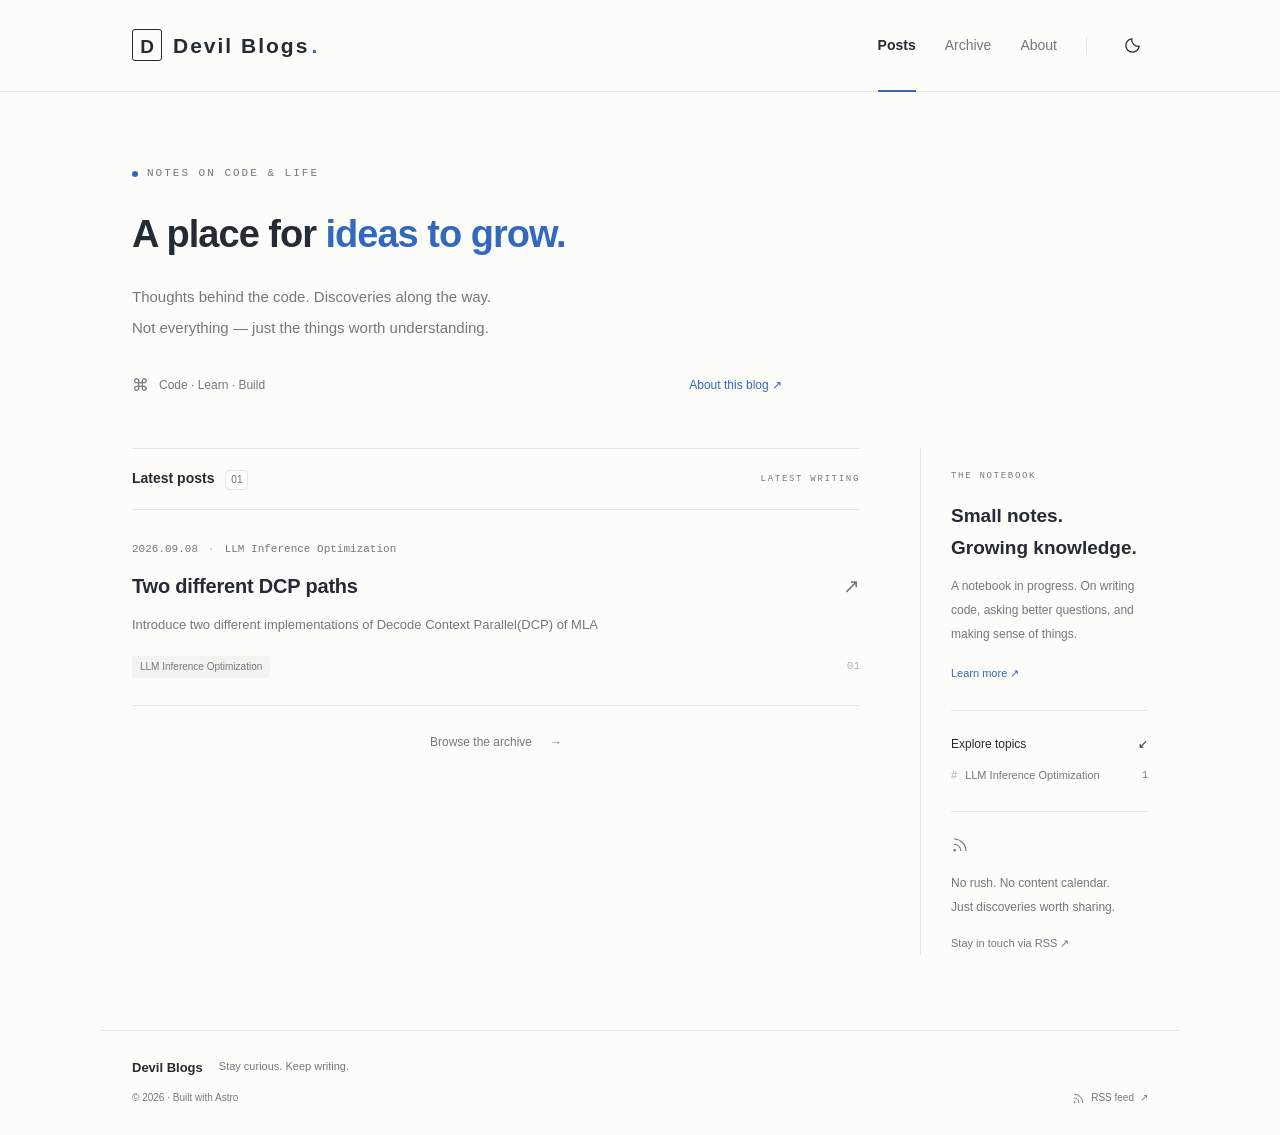
==== index.html @ 42579121 "Publish site from 4c45cf759b7f4bac3d3569a98487e359ef82502c" ====
<!DOCTYPE html><html lang="en-US"><head><meta charset="UTF-8"><meta name="viewport" content="width=device-width, initial-scale=1"><meta name="description" content="Personal technical blogs by Devil"><meta name="generator" content="Astro v7.3.1"><meta name="color-scheme" content="light dark"><link rel="icon" type="image/svg+xml" href="/favicon.svg"><link rel="canonical" href="https://whx-sjtu.github.io/"><link rel="alternate" type="application/rss+xml" title="Devil Blogs" href="/rss.xml"><meta property="og:title" content="Devil Blogs · Code &amp; Ideas"><meta property="og:description" content="Personal technical blogs by Devil"><meta property="og:type" content="website"><meta property="og:url" content="https://whx-sjtu.github.io/"><meta property="og:locale" content="en_US"><title>Devil Blogs · Code &amp; Ideas</title><script>
      try {
        const saved = localStorage.getItem('theme');
        document.documentElement.dataset.theme = saved === 'light' || saved === 'dark'
          ? saved : matchMedia('(prefers-color-scheme: dark)').matches ? 'dark' : 'light';
      } catch {
        document.documentElement.dataset.theme = matchMedia('(prefers-color-scheme: dark)').matches ? 'dark' : 'light';
      }
    </script><link rel="stylesheet" href="/_astro/BaseLayout.D4Entx1-.css"></head><body><a class="skip-link" href="#main">Skip to content</a><header class="site-header"><div class="header-inner"><a class="brand" href="/" aria-label="Devil Blogs home"><span class="brand-icon" aria-hidden="true">D</span>Devil Blogs<span class="brand-dot">.</span></a><nav aria-label="Main navigation"><a href="/" aria-current="page">Posts</a><a href="/archive/">Archive</a><a href="/about/">About</a><span class="nav-divider" aria-hidden="true"></span><button id="theme-toggle" class="icon-button" aria-label="Toggle color theme" title="Toggle color theme"><svg class="moon-icon" width="19" height="19" viewBox="0 0 24 24" fill="none" stroke="currentColor" stroke-width="1.6" aria-hidden="true"><path d="M20.5 13A8.5 8.5 0 0 1 11 3.5 8.5 8.5 0 1 0 20.5 13Z"></path></svg><svg class="sun-icon" width="19" height="19" viewBox="0 0 24 24" fill="none" stroke="currentColor" stroke-width="1.6" aria-hidden="true"><circle cx="12" cy="12" r="4"></circle><path d="M12 2v2m0 16v2M2 12h2m16 0h2M5 5l1.5 1.5m11 11L19 19M5 19l1.5-1.5m11-11L19 5"></path></svg></button></nav></div></header><main id="main" tabindex="-1"><section class="intro container"><div class="eyebrow"><span class="status-dot"></span> NOTES ON CODE & LIFE</div><h1>A place for <span>ideas to grow.</span></h1><p>Thoughts behind the code. Discoveries along the way.<br>Not everything — just the things worth understanding.</p><div class="intro-bottom"><span class="intro-note"><span aria-hidden="true">⌘</span> Code · Learn · Build</span><a href="/about/">About this blog <span aria-hidden="true">↗</span></a></div></section><div class="container feed-layout"><section aria-label="Latest posts" class="feed"><div class="section-heading"><h2>Latest posts <span>01</span></h2><span class="small-mono">LATEST WRITING</span></div><article class="post-card"><div class="post-meta"><time datetime="2026-09-08T00:00:00.000Z">2026.09.08</time><span class="meta-dot">·</span><span>LLM Inference Optimization</span></div><h2><a href="/blog/dcp/">Two different DCP paths<span class="post-arrow" aria-hidden="true">↗</span></a></h2><p>Introduce two different implementations of Decode Context Parallel(DCP) of MLA</p><div class="post-bottom"><div class="tag-list"><a class="tag" href="/tags/~4c-4c-4d-20-49-6e-66-65-72-65-6e-63-65-20-4f-70-74-69-6d-69-7a-61-74-69-6f-6e/">LLM Inference Optimization</a></div><span class="post-number" aria-hidden="true">01</span></div></article><a class="archive-link" href="/archive/">Browse the archive <span aria-hidden="true">→</span></a></section><aside class="sidebar"><section class="sidebar-about"><div class="small-mono">THE NOTEBOOK</div><h2>Small notes.<br>Growing knowledge.</h2><p>A notebook in progress. On writing code, asking better questions, and making sense of things.</p><a href="/about/">Learn more <span aria-hidden="true">↗</span></a></section><section class="sidebar-topics"><h2>Explore topics <span aria-hidden="true">↙</span></h2><div class="topic-list"><a href="/tags/~4c-4c-4d-20-49-6e-66-65-72-65-6e-63-65-20-4f-70-74-69-6d-69-7a-61-74-69-6f-6e/"><span><span class="topic-hash">#</span>LLM Inference Optimization</span><span>1</span></a></div></section><div class="sidebar-subscribe"><svg width="18" height="18" viewBox="0 0 24 24" fill="none" stroke="currentColor" stroke-width="1.5" aria-hidden="true"><path d="M4 11a9 9 0 0 1 9 9M4 4a16 16 0 0 1 16 16"></path><circle cx="5" cy="19" r="1"></circle></svg><p>No rush. No content calendar.<br>Just discoveries worth sharing.</p><a href="/rss.xml">Stay in touch via RSS ↗</a></div></aside></div></main><dialog id="image-viewer" class="image-viewer" aria-label="Image viewer" aria-describedby="image-viewer-caption" data-astro-cid-xjzw3fs2><div class="image-viewer-toolbar" data-astro-cid-xjzw3fs2><span class="image-viewer-title" data-astro-cid-xjzw3fs2>Image viewer</span><button type="button" data-zoom disabled data-astro-cid-xjzw3fs2>Actual size</button><a data-original target="_blank" rel="noopener noreferrer" data-astro-cid-xjzw3fs2>Open original</a><button type="button" data-close aria-label="Close image viewer" autofocus data-astro-cid-xjzw3fs2>Close ×</button></div><div class="image-viewer-stage" data-astro-cid-xjzw3fs2><img class="image-viewer-image" alt="" data-astro-cid-xjzw3fs2><p class="image-viewer-error" role="status" hidden data-astro-cid-xjzw3fs2>Image could not be loaded. Try opening the original.</p></div><p id="image-viewer-caption" class="image-viewer-caption" data-astro-cid-xjzw3fs2></p></dialog><script type="module">var e=document.querySelector(`#image-viewer`);if(e){let t=e.querySelector(`.image-viewer-image`),n=e.querySelector(`.image-viewer-stage`),r=e.querySelector(`.image-viewer-caption`),i=e.querySelector(`[data-zoom]`),a=e.querySelector(`[data-original]`),o=e.querySelector(`.image-viewer-error`),s=null,c=!1;function l(r){c=r,e.classList.toggle(`is-zoomed`,r),t.style.width=r?`${t.naturalWidth}px`:``,i.textContent=r?`Fit to screen`:`Actual size`,i.setAttribute(`aria-pressed`,String(r)),n.scrollTo(0,0)}t.addEventListener(`load`,()=>{i.disabled=!1}),t.addEventListener(`error`,()=>{t.hidden=!0,o.hidden=!1,i.disabled=!0}),t.addEventListener(`click`,()=>{i.disabled||l(!c)}),i.addEventListener(`click`,()=>l(!c)),e.querySelector(`[data-close]`).addEventListener(`click`,()=>e.close()),e.addEventListener(`click`,t=>{(t.target===e||t.target===n)&&e.close()}),e.addEventListener(`close`,()=>{document.body.classList.remove(`image-viewer-open`),l(!1),t.removeAttribute(`src`),s?.focus({preventScroll:!0})}),document.querySelectorAll(`.prose img`).forEach(n=>{if(n.closest(`a, button`))return;let c=document.createElement(`button`);c.type=`button`,c.className=`image-zoom-trigger`,c.setAttribute(`aria-label`,`Enlarge image: ${n.alt||`Article image`}`),c.setAttribute(`aria-haspopup`,`dialog`),c.title=`Click to enlarge`;let u=n.closest(`picture`)??n;u.before(c),c.append(u),c.addEventListener(`click`,()=>{s=c,l(!1),t.hidden=!1,o.hidden=!0,i.disabled=!0,t.alt=n.alt,r.textContent=n.alt,a.href=n.currentSrc||n.src,t.src=a.href,e.showModal(),document.body.classList.add(`image-viewer-open`)})})}</script><footer class="site-footer"><div><span class="footer-name">Devil Blogs</span><span class="footer-note">Stay curious. Keep writing.</span></div><div class="footer-bottom"><span>© 2026 · Built with <a href="https://astro.build/">Astro</a></span><a class="rss-link" href="/rss.xml"><svg width="13" height="13" viewBox="0 0 24 24" fill="none" stroke="currentColor" stroke-width="1.8" aria-hidden="true"><circle cx="5" cy="19" r="1"></circle><path d="M4 11a9 9 0 0 1 9 9M4 4a16 16 0 0 1 16 16"></path></svg> RSS feed <span aria-hidden="true">↗</span></a></div></footer><script type="module">document.querySelector(`#theme-toggle`)?.addEventListener(`click`,()=>{let e=document.documentElement.dataset.theme===`dark`?`light`:`dark`;document.documentElement.dataset.theme=e;try{localStorage.setItem(`theme`,e)}catch{}}),matchMedia(`(prefers-color-scheme: dark)`).addEventListener(`change`,e=>{try{localStorage.getItem(`theme`)||(document.documentElement.dataset.theme=e.matches?`dark`:`light`)}catch{}});</script></body></html>
---- _astro/BaseLayout.D4Entx1-.css ----
@font-face{font-display:block;font-family:KaTeX_AMS;font-style:normal;font-weight:400;src:url(/_astro/KaTeX_AMS-Regular.BQhdFMY1.woff2)format("woff2"),url(/_astro/KaTeX_AMS-Regular.DMm9YOAa.woff)format("woff"),url(/_astro/KaTeX_AMS-Regular.DRggAlZN.ttf)format("truetype")}@font-face{font-display:block;font-family:KaTeX_Caligraphic;font-style:normal;font-weight:700;src:url(/_astro/KaTeX_Caligraphic-Bold.Dq_IR9rO.woff2)format("woff2"),url(/_astro/KaTeX_Caligraphic-Bold.BEiXGLvX.woff)format("woff"),url(/_astro/KaTeX_Caligraphic-Bold.ATXxdsX0.ttf)format("truetype")}@font-face{font-display:block;font-family:KaTeX_Caligraphic;font-style:normal;font-weight:400;src:url(/_astro/KaTeX_Caligraphic-Regular.Di6jR-x-.woff2)format("woff2"),url(/_astro/KaTeX_Caligraphic-Regular.CTRA-rTL.woff)format("woff"),url(/_astro/KaTeX_Caligraphic-Regular.wX97UBjC.ttf)format("truetype")}@font-face{font-display:block;font-family:KaTeX_Fraktur;font-style:normal;font-weight:700;src:url(/_astro/KaTeX_Fraktur-Bold.CL6g_b3V.woff2)format("woff2"),url(/_astro/KaTeX_Fraktur-Bold.BsDP51OF.woff)format("woff"),url(/_astro/KaTeX_Fraktur-Bold.BdnERNNW.ttf)format("truetype")}@font-face{font-display:block;font-family:KaTeX_Fraktur;font-style:normal;font-weight:400;src:url(/_astro/KaTeX_Fraktur-Regular.CTYiF6lA.woff2)format("woff2"),url(/_astro/KaTeX_Fraktur-Regular.Dxdc4cR9.woff)format("woff"),url(/_astro/KaTeX_Fraktur-Regular.CB_wures.ttf)format("truetype")}@font-face{font-display:block;font-family:KaTeX_Main;font-style:normal;font-weight:700;src:url(/_astro/KaTeX_Main-Bold.Cx986IdX.woff2)format("woff2"),url(/_astro/KaTeX_Main-Bold.Jm3AIy58.woff)format("woff"),url(/_astro/KaTeX_Main-Bold.waoOVXN0.ttf)format("truetype")}@font-face{font-display:block;font-family:KaTeX_Main;font-style:italic;font-weight:700;src:url(/_astro/KaTeX_Main-BoldItalic.DxDJ3AOS.woff2)format("woff2"),url(/_astro/KaTeX_Main-BoldItalic.SpSLRI95.woff)format("woff"),url(/_astro/KaTeX_Main-BoldItalic.DzxPMmG6.ttf)format("truetype")}@font-face{font-display:block;font-family:KaTeX_Main;font-style:italic;font-weight:400;src:url(/_astro/KaTeX_Main-Italic.NWA7e6Wa.woff2)format("woff2"),url(/_astro/KaTeX_Main-Italic.BMLOBm91.woff)format("woff"),url(/_astro/KaTeX_Main-Italic.3WenGoN9.ttf)format("truetype")}@font-face{font-display:block;font-family:KaTeX_Main;font-style:normal;font-weight:400;src:url(/_astro/KaTeX_Main-Regular.B22Nviop.woff2)format("woff2"),url(/_astro/KaTeX_Main-Regular.Dr94JaBh.woff)format("woff"),url(/_astro/KaTeX_Main-Regular.ypZvNtVU.ttf)format("truetype")}@font-face{font-display:block;font-family:KaTeX_Math;font-style:italic;font-weight:700;src:url(/_astro/KaTeX_Math-BoldItalic.CZnvNsCZ.woff2)format("woff2"),url(/_astro/KaTeX_Math-BoldItalic.iY-2wyZ7.woff)format("woff"),url(/_astro/KaTeX_Math-BoldItalic.B3XSjfu4.ttf)format("truetype")}@font-face{font-display:block;font-family:KaTeX_Math;font-style:italic;font-weight:400;src:url(/_astro/KaTeX_Math-Italic.t53AETM-.woff2)format("woff2"),url(/_astro/KaTeX_Math-Italic.DA0__PXp.woff)format("woff"),url(/_astro/KaTeX_Math-Italic.flOr_0UB.ttf)format("truetype")}@font-face{font-display:block;font-family:KaTeX_SansSerif;font-style:normal;font-weight:700;src:url(/_astro/KaTeX_SansSerif-Bold.D1sUS0GD.woff2)format("woff2"),url(/_astro/KaTeX_SansSerif-Bold.DbIhKOiC.woff)format("woff"),url(/_astro/KaTeX_SansSerif-Bold.CFMepnvq.ttf)format("truetype")}@font-face{font-display:block;font-family:KaTeX_SansSerif;font-style:italic;font-weight:400;src:url(/_astro/KaTeX_SansSerif-Italic.C3H0VqGB.woff2)format("woff2"),url(/_astro/KaTeX_SansSerif-Italic.DN2j7dab.woff)format("woff"),url(/_astro/KaTeX_SansSerif-Italic.YYjJ1zSn.ttf)format("truetype")}@font-face{font-display:block;font-family:KaTeX_SansSerif;font-style:normal;font-weight:400;src:url(/_astro/KaTeX_SansSerif-Regular.DDBCnlJ7.woff2)format("woff2"),url(/_astro/KaTeX_SansSerif-Regular.CS6fqUqJ.woff)format("woff"),url(/_astro/KaTeX_SansSerif-Regular.BNo7hRIc.ttf)format("truetype")}@font-face{font-display:block;font-family:KaTeX_Script;font-style:normal;font-weight:400;src:url(/_astro/KaTeX_Script-Regular.D3wIWfF6.woff2)format("woff2"),url(/_astro/KaTeX_Script-Regular.D5yQViql.woff)format("woff"),url(/_astro/KaTeX_Script-Regular.C5JkGWo-.ttf)format("truetype")}@font-face{font-display:block;font-family:KaTeX_Size1;font-style:normal;font-weight:400;src:url(/_astro/KaTeX_Size1-Regular.mCD8mA8B.woff2)format("woff2"),url(/_astro/KaTeX_Size1-Regular.C195tn64.woff)format("woff"),url(/_astro/KaTeX_Size1-Regular.Dbsnue_I.ttf)format("truetype")}@font-face{font-display:block;font-family:KaTeX_Size2;font-style:normal;font-weight:400;src:url(/_astro/KaTeX_Size2-Regular.Dy4dx90m.woff2)format("woff2"),url(/_astro/KaTeX_Size2-Regular.oD1tc_U0.woff)format("woff"),url(/_astro/KaTeX_Size2-Regular.B7gKUWhC.ttf)format("truetype")}@font-face{font-display:block;font-family:KaTeX_Size3;font-style:normal;font-weight:400;src:url([data-uri])format("woff2"),url(/_astro/KaTeX_Size3-Regular.CTq5MqoE.woff)format("woff"),url(/_astro/KaTeX_Size3-Regular.DgpXs0kz.ttf)format("truetype")}@font-face{font-display:block;font-family:KaTeX_Size4;font-style:normal;font-weight:400;src:url(/_astro/KaTeX_Size4-Regular.Dl5lxZxV.woff2)format("woff2"),url(/_astro/KaTeX_Size4-Regular.BF-4gkZK.woff)format("woff"),url(/_astro/KaTeX_Size4-Regular.DWFBv043.ttf)format("truetype")}@font-face{font-display:block;font-family:KaTeX_Typewriter;font-style:normal;font-weight:400;src:url(/_astro/KaTeX_Typewriter-Regular.CO6r4hn1.woff2)format("woff2"),url(/_astro/KaTeX_Typewriter-Regular.C0xS9mPB.woff)format("woff"),url(/_astro/KaTeX_Typewriter-Regular.D3Ib7_Hf.ttf)format("truetype")}.katex{text-indent:0;text-rendering:auto;font:1.21em/1.2 KaTeX_Main,Times New Roman,serif;position:relative}.katex *{border-color:currentColor;-ms-high-contrast-adjust:none!important}.katex .katex-version:after{content:"0.18.7"}.katex .katex-mathml{-webkit-clip-path:inset(50%);clip-path:inset(50%);border:0;width:1px;height:1px;padding:0;position:absolute;overflow:hidden}.katex .katex-html>.katex-newline{display:block}.katex .katex-base{white-space:nowrap;width:min-content;position:relative}.katex .katex-base,.katex .katex-strut{display:inline-block}.katex .textbf{font-weight:700}.katex .textit{font-style:italic}.katex .textrm{font-family:KaTeX_Main}.katex .textsf{font-family:KaTeX_SansSerif}.katex .texttt{font-family:KaTeX_Typewriter}.katex .mathnormal{font-family:KaTeX_Math;font-style:italic}.katex .mathit{font-family:KaTeX_Main;font-style:italic}.katex .mathrm{font-style:normal}.katex .mathbf{font-family:KaTeX_Main;font-weight:700}.katex .boldsymbol{font-family:KaTeX_Math;font-style:italic;font-weight:700}.katex .amsrm,.katex .mathbb,.katex .textbb{font-family:KaTeX_AMS}.katex .mathcal{font-family:KaTeX_Caligraphic}.katex .mathfrak,.katex .textfrak{font-family:KaTeX_Fraktur}.katex .mathboldfrak,.katex .textboldfrak{font-family:KaTeX_Fraktur;font-weight:700}.katex .mathtt{font-family:KaTeX_Typewriter}.katex .mathscr,.katex .textscr{font-family:KaTeX_Script}.katex .mathsf,.katex .textsf{font-family:KaTeX_SansSerif}.katex .mathboldsf,.katex .textboldsf{font-family:KaTeX_SansSerif;font-weight:700}.katex .mathitsf,.katex .mathsfit,.katex .textitsf{font-family:KaTeX_SansSerif;font-style:italic}.katex .mainrm{font-family:KaTeX_Main;font-style:normal}.katex .vlist-t{border-collapse:collapse;table-layout:fixed;display:inline-table}.katex .vlist-r{display:table-row}.katex .vlist{vertical-align:bottom;display:table-cell;position:relative}.katex .vlist>span{height:0;display:block;position:relative}.katex .vlist>span>span{display:inline-block}.katex .vlist>span>.pstrut{width:0;overflow:hidden}.katex .vlist-t2{margin-right:-2px}.katex .vlist-s{vertical-align:bottom;width:2px;min-width:2px;font-size:1px;display:table-cell}.katex .katex-vbox{flex-direction:column;align-items:baseline;display:inline-flex}.katex .katex-thinbox{flex-direction:row;width:0;max-width:0;display:inline-flex}.katex .msupsub{text-align:left}.katex .mfrac>span>span{text-align:center}.katex .mfrac .frac-line{border-bottom-style:solid;width:100%;display:inline-block}.katex .katex-hdashline,.katex .katex-hline,.katex .katex-overline .overline-line,.katex .katex-rule,.katex .katex-underline .underline-line,.katex .mfrac .frac-line{min-height:1px}.katex .mspace{display:inline-block}.katex .katex-smash{line-height:0;display:inline}.katex .clap,.katex .llap,.katex .rlap{width:0;position:relative}.katex .clap>.katex-inner,.katex .llap>.katex-inner,.katex .rlap>.katex-inner{position:absolute}.katex .clap>.katex-fix,.katex .llap>.katex-fix,.katex .rlap>.katex-fix{display:inline-block}.katex .llap>.katex-inner{right:0}.katex .clap>.katex-inner,.katex .rlap>.katex-inner{left:0}.katex .clap>.katex-inner>span{margin-left:-50%;margin-right:50%}.katex .katex-rule{border:0 solid;display:inline-block;position:relative}.katex .katex-hline,.katex .katex-overline .overline-line,.katex .katex-underline .underline-line{border-bottom-style:solid;width:100%;display:inline-block}.katex .katex-hdashline{border-bottom-style:dashed;width:100%;display:inline-block}.katex .sqrt>.katex-root{margin-left:.277778em;margin-right:-.555556em}.katex .fontsize-ensurer.reset-size1.size1,.katex .katex-sizing.reset-size1.size1{font-size:1em}.katex .fontsize-ensurer.reset-size1.size2,.katex .katex-sizing.reset-size1.size2{font-size:1.2em}.katex .fontsize-ensurer.reset-size1.size3,.katex .katex-sizing.reset-size1.size3{font-size:1.4em}.katex .fontsize-ensurer.reset-size1.size4,.katex .katex-sizing.reset-size1.size4{font-size:1.6em}.katex .fontsize-ensurer.reset-size1.size5,.katex .katex-sizing.reset-size1.size5{font-size:1.8em}.katex .fontsize-ensurer.reset-size1.size6,.katex .katex-sizing.reset-size1.size6{font-size:2em}.katex .fontsize-ensurer.reset-size1.size7,.katex .katex-sizing.reset-size1.size7{font-size:2.4em}.katex .fontsize-ensurer.reset-size1.size8,.katex .katex-sizing.reset-size1.size8{font-size:2.88em}.katex .fontsize-ensurer.reset-size1.size9,.katex .katex-sizing.reset-size1.size9{font-size:3.456em}.katex .fontsize-ensurer.reset-size1.size10,.katex .katex-sizing.reset-size1.size10{font-size:4.148em}.katex .fontsize-ensurer.reset-size1.size11,.katex .katex-sizing.reset-size1.size11{font-size:4.976em}.katex .fontsize-ensurer.reset-size2.size1,.katex .katex-sizing.reset-size2.size1{font-size:.833333em}.katex .fontsize-ensurer.reset-size2.size2,.katex .katex-sizing.reset-size2.size2{font-size:1em}.katex .fontsize-ensurer.reset-size2.size3,.katex .katex-sizing.reset-size2.size3{font-size:1.16667em}.katex .fontsize-ensurer.reset-size2.size4,.katex .katex-sizing.reset-size2.size4{font-size:1.33333em}.katex .fontsize-ensurer.reset-size2.size5,.katex .katex-sizing.reset-size2.size5{font-size:1.5em}.katex .fontsize-ensurer.reset-size2.size6,.katex .katex-sizing.reset-size2.size6{font-size:1.66667em}.katex .fontsize-ensurer.reset-size2.size7,.katex .katex-sizing.reset-size2.size7{font-size:2em}.katex .fontsize-ensurer.reset-size2.size8,.katex .katex-sizing.reset-size2.size8{font-size:2.4em}.katex .fontsize-ensurer.reset-size2.size9,.katex .katex-sizing.reset-size2.size9{font-size:2.88em}.katex .fontsize-ensurer.reset-size2.size10,.katex .katex-sizing.reset-size2.size10{font-size:3.45667em}.katex .fontsize-ensurer.reset-size2.size11,.katex .katex-sizing.reset-size2.size11{font-size:4.14667em}.katex .fontsize-ensurer.reset-size3.size1,.katex .katex-sizing.reset-size3.size1{font-size:.714286em}.katex .fontsize-ensurer.reset-size3.size2,.katex .katex-sizing.reset-size3.size2{font-size:.857143em}.katex .fontsize-ensurer.reset-size3.size3,.katex .katex-sizing.reset-size3.size3{font-size:1em}.katex .fontsize-ensurer.reset-size3.size4,.katex .katex-sizing.reset-size3.size4{font-size:1.14286em}.katex .fontsize-ensurer.reset-size3.size5,.katex .katex-sizing.reset-size3.size5{font-size:1.28571em}.katex .fontsize-ensurer.reset-size3.size6,.katex .katex-sizing.reset-size3.size6{font-size:1.42857em}.katex .fontsize-ensurer.reset-size3.size7,.katex .katex-sizing.reset-size3.size7{font-size:1.71429em}.katex .fontsize-ensurer.reset-size3.size8,.katex .katex-sizing.reset-size3.size8{font-size:2.05714em}.katex .fontsize-ensurer.reset-size3.size9,.katex .katex-sizing.reset-size3.size9{font-size:2.46857em}.katex .fontsize-ensurer.reset-size3.size10,.katex .katex-sizing.reset-size3.size10{font-size:2.96286em}.katex .fontsize-ensurer.reset-size3.size11,.katex .katex-sizing.reset-size3.size11{font-size:3.55429em}.katex .fontsize-ensurer.reset-size4.size1,.katex .katex-sizing.reset-size4.size1{font-size:.625em}.katex .fontsize-ensurer.reset-size4.size2,.katex .katex-sizing.reset-size4.size2{font-size:.75em}.katex .fontsize-ensurer.reset-size4.size3,.katex .katex-sizing.reset-size4.size3{font-size:.875em}.katex .fontsize-ensurer.reset-size4.size4,.katex .katex-sizing.reset-size4.size4{font-size:1em}.katex .fontsize-ensurer.reset-size4.size5,.katex .katex-sizing.reset-size4.size5{font-size:1.125em}.katex .fontsize-ensurer.reset-size4.size6,.katex .katex-sizing.reset-size4.size6{font-size:1.25em}.katex .fontsize-ensurer.reset-size4.size7,.katex .katex-sizing.reset-size4.size7{font-size:1.5em}.katex .fontsize-ensurer.reset-size4.size8,.katex .katex-sizing.reset-size4.size8{font-size:1.8em}.katex .fontsize-ensurer.reset-size4.size9,.katex .katex-sizing.reset-size4.size9{font-size:2.16em}.katex .fontsize-ensurer.reset-size4.size10,.katex .katex-sizing.reset-size4.size10{font-size:2.5925em}.katex .fontsize-ensurer.reset-size4.size11,.katex .katex-sizing.reset-size4.size11{font-size:3.11em}.katex .fontsize-ensurer.reset-size5.size1,.katex .katex-sizing.reset-size5.size1{font-size:.555556em}.katex .fontsize-ensurer.reset-size5.size2,.katex .katex-sizing.reset-size5.size2{font-size:.666667em}.katex .fontsize-ensurer.reset-size5.size3,.katex .katex-sizing.reset-size5.size3{font-size:.777778em}.katex .fontsize-ensurer.reset-size5.size4,.katex .katex-sizing.reset-size5.size4{font-size:.888889em}.katex .fontsize-ensurer.reset-size5.size5,.katex .katex-sizing.reset-size5.size5{font-size:1em}.katex .fontsize-ensurer.reset-size5.size6,.katex .katex-sizing.reset-size5.size6{font-size:1.11111em}.katex .fontsize-ensurer.reset-size5.size7,.katex .katex-sizing.reset-size5.size7{font-size:1.33333em}.katex .fontsize-ensurer.reset-size5.size8,.katex .katex-sizing.reset-size5.size8{font-size:1.6em}.katex .fontsize-ensurer.reset-size5.size9,.katex .katex-sizing.reset-size5.size9{font-size:1.92em}.katex .fontsize-ensurer.reset-size5.size10,.katex .katex-sizing.reset-size5.size10{font-size:2.30444em}.katex .fontsize-ensurer.reset-size5.size11,.katex .katex-sizing.reset-size5.size11{font-size:2.76444em}.katex .fontsize-ensurer.reset-size6.size1,.katex .katex-sizing.reset-size6.size1{font-size:.5em}.katex .fontsize-ensurer.reset-size6.size2,.katex .katex-sizing.reset-size6.size2{font-size:.6em}.katex .fontsize-ensurer.reset-size6.size3,.katex .katex-sizing.reset-size6.size3{font-size:.7em}.katex .fontsize-ensurer.reset-size6.size4,.katex .katex-sizing.reset-size6.size4{font-size:.8em}.katex .fontsize-ensurer.reset-size6.size5,.katex .katex-sizing.reset-size6.size5{font-size:.9em}.katex .fontsize-ensurer.reset-size6.size6,.katex .katex-sizing.reset-size6.size6{font-size:1em}.katex .fontsize-ensurer.reset-size6.size7,.katex .katex-sizing.reset-size6.size7{font-size:1.2em}.katex .fontsize-ensurer.reset-size6.size8,.katex .katex-sizing.reset-size6.size8{font-size:1.44em}.katex .fontsize-ensurer.reset-size6.size9,.katex .katex-sizing.reset-size6.size9{font-size:1.728em}.katex .fontsize-ensurer.reset-size6.size10,.katex .katex-sizing.reset-size6.size10{font-size:2.074em}.katex .fontsize-ensurer.reset-size6.size11,.katex .katex-sizing.reset-size6.size11{font-size:2.488em}.katex .fontsize-ensurer.reset-size7.size1,.katex .katex-sizing.reset-size7.size1{font-size:.416667em}.katex .fontsize-ensurer.reset-size7.size2,.katex .katex-sizing.reset-size7.size2{font-size:.5em}.katex .fontsize-ensurer.reset-size7.size3,.katex .katex-sizing.reset-size7.size3{font-size:.583333em}.katex .fontsize-ensurer.reset-size7.size4,.katex .katex-sizing.reset-size7.size4{font-size:.666667em}.katex .fontsize-ensurer.reset-size7.size5,.katex .katex-sizing.reset-size7.size5{font-size:.75em}.katex .fontsize-ensurer.reset-size7.size6,.katex .katex-sizing.reset-size7.size6{font-size:.833333em}.katex .fontsize-ensurer.reset-size7.size7,.katex .katex-sizing.reset-size7.size7{font-size:1em}.katex .fontsize-ensurer.reset-size7.size8,.katex .katex-sizing.reset-size7.size8{font-size:1.2em}.katex .fontsize-ensurer.reset-size7.size9,.katex .katex-sizing.reset-size7.size9{font-size:1.44em}.katex .fontsize-ensurer.reset-size7.size10,.katex .katex-sizing.reset-size7.size10{font-size:1.72833em}.katex .fontsize-ensurer.reset-size7.size11,.katex .katex-sizing.reset-size7.size11{font-size:2.07333em}.katex .fontsize-ensurer.reset-size8.size1,.katex .katex-sizing.reset-size8.size1{font-size:.347222em}.katex .fontsize-ensurer.reset-size8.size2,.katex .katex-sizing.reset-size8.size2{font-size:.416667em}.katex .fontsize-ensurer.reset-size8.size3,.katex .katex-sizing.reset-size8.size3{font-size:.486111em}.katex .fontsize-ensurer.reset-size8.size4,.katex .katex-sizing.reset-size8.size4{font-size:.555556em}.katex .fontsize-ensurer.reset-size8.size5,.katex .katex-sizing.reset-size8.size5{font-size:.625em}.katex .fontsize-ensurer.reset-size8.size6,.katex .katex-sizing.reset-size8.size6{font-size:.694444em}.katex .fontsize-ensurer.reset-size8.size7,.katex .katex-sizing.reset-size8.size7{font-size:.833333em}.katex .fontsize-ensurer.reset-size8.size8,.katex .katex-sizing.reset-size8.size8{font-size:1em}.katex .fontsize-ensurer.reset-size8.size9,.katex .katex-sizing.reset-size8.size9{font-size:1.2em}.katex .fontsize-ensurer.reset-size8.size10,.katex .katex-sizing.reset-size8.size10{font-size:1.44028em}.katex .fontsize-ensurer.reset-size8.size11,.katex .katex-sizing.reset-size8.size11{font-size:1.72778em}.katex .fontsize-ensurer.reset-size9.size1,.katex .katex-sizing.reset-size9.size1{font-size:.289352em}.katex .fontsize-ensurer.reset-size9.size2,.katex .katex-sizing.reset-size9.size2{font-size:.347222em}.katex .fontsize-ensurer.reset-size9.size3,.katex .katex-sizing.reset-size9.size3{font-size:.405093em}.katex .fontsize-ensurer.reset-size9.size4,.katex .katex-sizing.reset-size9.size4{font-size:.462963em}.katex .fontsize-ensurer.reset-size9.size5,.katex .katex-sizing.reset-size9.size5{font-size:.520833em}.katex .fontsize-ensurer.reset-size9.size6,.katex .katex-sizing.reset-size9.size6{font-size:.578704em}.katex .fontsize-ensurer.reset-size9.size7,.katex .katex-sizing.reset-size9.size7{font-size:.694444em}.katex .fontsize-ensurer.reset-size9.size8,.katex .katex-sizing.reset-size9.size8{font-size:.833333em}.katex .fontsize-ensurer.reset-size9.size9,.katex .katex-sizing.reset-size9.size9{font-size:1em}.katex .fontsize-ensurer.reset-size9.size10,.katex .katex-sizing.reset-size9.size10{font-size:1.20023em}.katex .fontsize-ensurer.reset-size9.size11,.katex .katex-sizing.reset-size9.size11{font-size:1.43981em}.katex .fontsize-ensurer.reset-size10.size1,.katex .katex-sizing.reset-size10.size1{font-size:.24108em}.katex .fontsize-ensurer.reset-size10.size2,.katex .katex-sizing.reset-size10.size2{font-size:.289296em}.katex .fontsize-ensurer.reset-size10.size3,.katex .katex-sizing.reset-size10.size3{font-size:.337512em}.katex .fontsize-ensurer.reset-size10.size4,.katex .katex-sizing.reset-size10.size4{font-size:.385728em}.katex .fontsize-ensurer.reset-size10.size5,.katex .katex-sizing.reset-size10.size5{font-size:.433944em}.katex .fontsize-ensurer.reset-size10.size6,.katex .katex-sizing.reset-size10.size6{font-size:.48216em}.katex .fontsize-ensurer.reset-size10.size7,.katex .katex-sizing.reset-size10.size7{font-size:.578592em}.katex .fontsize-ensurer.reset-size10.size8,.katex .katex-sizing.reset-size10.size8{font-size:.694311em}.katex .fontsize-ensurer.reset-size10.size9,.katex .katex-sizing.reset-size10.size9{font-size:.833173em}.katex .fontsize-ensurer.reset-size10.size10,.katex .katex-sizing.reset-size10.size10{font-size:1em}.katex .fontsize-ensurer.reset-size10.size11,.katex .katex-sizing.reset-size10.size11{font-size:1.19961em}.katex .fontsize-ensurer.reset-size11.size1,.katex .katex-sizing.reset-size11.size1{font-size:.200965em}.katex .fontsize-ensurer.reset-size11.size2,.katex .katex-sizing.reset-size11.size2{font-size:.241158em}.katex .fontsize-ensurer.reset-size11.size3,.katex .katex-sizing.reset-size11.size3{font-size:.281351em}.katex .fontsize-ensurer.reset-size11.size4,.katex .katex-sizing.reset-size11.size4{font-size:.321543em}.katex .fontsize-ensurer.reset-size11.size5,.katex .katex-sizing.reset-size11.size5{font-size:.361736em}.katex .fontsize-ensurer.reset-size11.size6,.katex .katex-sizing.reset-size11.size6{font-size:.401929em}.katex .fontsize-ensurer.reset-size11.size7,.katex .katex-sizing.reset-size11.size7{font-size:.482315em}.katex .fontsize-ensurer.reset-size11.size8,.katex .katex-sizing.reset-size11.size8{font-size:.578778em}.katex .fontsize-ensurer.reset-size11.size9,.katex .katex-sizing.reset-size11.size9{font-size:.694534em}.katex .fontsize-ensurer.reset-size11.size10,.katex .katex-sizing.reset-size11.size10{font-size:.833601em}.katex .fontsize-ensurer.reset-size11.size11,.katex .katex-sizing.reset-size11.size11{font-size:1em}.katex .delimsizing.size1{font-family:KaTeX_Size1}.katex .delimsizing.size2{font-family:KaTeX_Size2}.katex .delimsizing.size3{font-family:KaTeX_Size3}.katex .delimsizing.size4{font-family:KaTeX_Size4}.katex .delimsizing.mult .delim-size1>span{font-family:KaTeX_Size1}.katex .delimsizing.mult .delim-size4>span{font-family:KaTeX_Size4}.katex .nulldelimiter{width:.12em;display:inline-block}.katex .delimcenter,.katex .op-symbol{position:relative}.katex .op-symbol.small-op{font-family:KaTeX_Size1}.katex .op-symbol.large-op{font-family:KaTeX_Size2}.katex .katex-accent>.vlist-t,.katex .op-limits>.vlist-t{text-align:center}.katex .katex-accent .accent-body{position:relative}.katex .katex-accent .accent-body:not(.accent-full){width:0}.katex .katex-overlay{display:block}.katex .mtable .vertical-separator{min-width:1px;display:inline-block}.katex .mtable .arraycolsep{display:inline-block}.katex .mtable .col-align-c>.vlist-t{text-align:center}.katex .mtable .col-align-l>.vlist-t{text-align:left}.katex .mtable .col-align-r>.vlist-t{text-align:right}.katex .svg-align{text-align:left}.katex svg{fill:currentColor;stroke:currentColor;height:inherit;width:100%;display:block;position:absolute}.katex svg path{stroke:none}.katex svg{fill-rule:nonzero;fill-opacity:1;stroke-width:1px;stroke-linecap:butt;stroke-linejoin:miter;stroke-miterlimit:4;stroke-dasharray:none;stroke-dashoffset:0;stroke-opacity:1}.katex img{border-style:none;min-width:0;max-width:none;min-height:0;max-height:none}.katex .katex-stretchy{width:100%;display:block;position:relative;overflow:hidden}.katex .katex-stretchy:after,.katex .katex-stretchy:before{content:""}.katex .hide-tail{width:100%;position:relative;overflow:hidden}.katex .halfarrow-left{width:50.2%;position:absolute;left:0;overflow:hidden}.katex .halfarrow-right{width:50.2%;position:absolute;right:0;overflow:hidden}.katex .brace-left{width:25.1%;position:absolute;left:0;overflow:hidden}.katex .brace-center{width:50%;position:absolute;left:25%;overflow:hidden}.katex .brace-right{width:25.1%;position:absolute;right:0;overflow:hidden}.katex .x-arrow-pad{padding:0 .5em}.katex .cd-arrow-pad{padding:0 .55556em 0 .27778em}.katex .mover,.katex .munder,.katex .x-arrow{text-align:center}.katex .boxpad{padding:0 .3em}.katex .fbox,.katex .fcolorbox{box-sizing:border-box;border:.04em solid}.katex .cancel-pad{padding:0 .2em}.katex .cancel-lap{margin-left:-.2em;margin-right:-.2em}.katex .katex-sout{border-bottom-style:solid;border-bottom-width:.08em}.katex .angl{box-sizing:border-box;border-top:.049em solid;border-right:.049em solid;margin-right:.03889em}.katex .anglpad{padding:0 .03889em}.katex .reflectbox{display:inline-block;transform:scaleX(-1)}.katex .eqn-num:before{content:"(" counter(katexEqnNo) ")";counter-increment:katexEqnNo}.katex .mml-eqn-num:before{content:"(" counter(mmlEqnNo) ")";counter-increment:mmlEqnNo}.katex .mtr-glue{width:50%}.katex .cd-vert-arrow{display:inline-block;position:relative}.katex .cd-label-left{text-align:left;display:inline-block;position:absolute;right:calc(50% + .3em)}.katex .cd-label-right{text-align:right;display:inline-block;position:absolute;left:calc(50% + .3em)}.katex-display{text-align:center;margin:1em 0;display:block}.katex-display>.katex{text-align:center;white-space:nowrap;display:block}.katex-display>.katex>.katex-html{display:block;position:relative}.katex-display>.katex>.katex-html>.katex-tag{position:absolute;right:0}.katex-display.leqno>.katex>.katex-html>.katex-tag{left:0;right:auto}.katex-display.fleqn>.katex{text-align:left;padding-left:2em}body{counter-reset:katexEqnNo mmlEqnNo}:root{--bg:#fcfcfa;--surface:#f3f4f0;--text:#252b34;--muted:#717981;--border:#e5e7e5;--accent:#3269be;--accent-soft:#edf2f9;--code:#f4f5f6;--sans:-apple-system,BlinkMacSystemFont,"Segoe UI","PingFang SC","Microsoft YaHei",sans-serif;color-scheme:light}:root[data-theme=dark]{--bg:#171a1f;--surface:#20252c;--text:#e0e4eb;--muted:#a0a8b5;--border:#303640;--accent:#8bb4f4;--accent-soft:#243248;--code:#21262e;color-scheme:dark}@media (prefers-color-scheme:dark){:root:not([data-theme]){--bg:#171a1f;--surface:#20252c;--text:#e0e4eb;--muted:#a0a8b5;--border:#303640;--accent:#8bb4f4;--accent-soft:#243248;--code:#21262e;color-scheme:dark}}*{box-sizing:border-box}html{scroll-behavior:smooth;scroll-padding-top:100px}body{background:var(--bg);color:var(--text);font-family:var(--sans);-webkit-font-smoothing:antialiased;margin:0;font-size:15px;line-height:1.8}a{color:inherit;text-decoration:none}a:hover{color:var(--accent)}button{font:inherit}button,a{-webkit-tap-highlight-color:transparent}a:focus-visible,button:focus-visible,summary:focus-visible{outline:2px solid var(--accent);outline-offset:5px;border-radius:3px}::selection{background:var(--accent-soft);color:var(--accent)}h1,h2,h3,p{margin-top:0}svg{flex-shrink:0}.container,.header-inner,.site-footer{max-width:1080px;margin-inline:auto;padding-inline:32px}.site-header{border-bottom:1px solid var(--border)}.header-inner{justify-content:space-between;align-items:center;gap:24px;height:91px;display:flex}.brand{letter-spacing:2px;align-items:center;gap:11px;font-size:21px;font-weight:750;display:flex}.brand-icon{border:1px solid var(--text);letter-spacing:0;border-radius:3px;place-items:center;width:30px;height:32px;font-size:19px;display:inline-grid}.brand-dot{color:var(--accent);margin-left:-9px}nav{align-items:center;gap:29px;font-size:14px;display:flex}nav a{color:var(--muted);position:relative}nav a[aria-current=page]{color:var(--text);font-weight:600}nav a[aria-current=page]:after{content:"";background:var(--accent);height:2px;position:absolute;bottom:-34px;left:0;right:0}.nav-divider{background:var(--border);width:1px;height:18px}.icon-button{color:var(--text);cursor:pointer;background:0 0;border:0;place-items:center;min-width:32px;min-height:40px;padding:5px;display:grid}.sun-icon{display:none}[data-theme=dark] .sun-icon{display:block}[data-theme=dark] .moon-icon{display:none}.skip-link{z-index:10;background:var(--bg);padding:12px;position:fixed;top:-100px;left:20px}.skip-link:focus{top:10px}.intro{padding-top:72px;padding-bottom:47px}.eyebrow,.small-mono,.post-meta,.post-number{font-family:ui-monospace,SFMono-Regular,Consolas,monospace}.eyebrow{letter-spacing:2px;color:var(--muted);align-items:center;gap:9px;margin-bottom:23px;font-size:11px;display:flex}.status-dot{background:var(--accent);border-radius:100%;width:6px;height:6px}.intro h1{letter-spacing:-1px;margin-bottom:19px;font-size:38px;font-weight:700;line-height:1.45}.intro h1 span{color:var(--accent)}.intro>p{color:var(--muted);margin-bottom:27px;font-size:15px;line-height:2.1}.intro-bottom{max-width:650px;color:var(--muted);justify-content:space-between;align-items:center;font-size:12px;display:flex}.intro-note{align-items:center;gap:10px;display:flex}.intro-note>span{font-size:17px}.intro-bottom a{color:var(--accent)}.feed-layout{grid-template-columns:minmax(0,1fr) 228px;gap:60px;padding-bottom:75px;display:grid}.section-heading{border-top:1px solid var(--border);border-bottom:1px solid var(--border);justify-content:space-between;align-items:center;padding:17px 0;display:flex}.section-heading h2{margin:0;font-size:14px;font-weight:650}.section-heading h2 span{border:1px solid var(--border);color:var(--muted);border-radius:4px;margin-left:7px;padding:0 5px;font-size:10px;font-weight:400;display:inline-block}.small-mono{letter-spacing:1.7px;color:var(--muted);font-size:9px}.post-card{border-bottom:1px solid var(--border);padding:30px 0 27px}.post-meta{color:var(--muted);align-items:center;gap:10px;margin-bottom:11px;font-size:11px;display:flex}.meta-dot{opacity:.5}.post-card h2{letter-spacing:-.2px;margin-bottom:9px;font-size:20px;font-weight:650;line-height:1.65}.post-card h2 a{justify-content:space-between;align-items:baseline;gap:16px;display:flex}.post-arrow{color:var(--muted);font-size:20px;font-weight:400;transition:transform .2s}.post-card h2 a:hover .post-arrow{color:var(--accent);transform:translate(2px,-2px)}.post-card>p{color:var(--muted);margin-bottom:18px;font-size:13px;line-height:1.95}.post-bottom{justify-content:space-between;align-items:center;display:flex}.tag-list{flex-wrap:wrap;gap:7px;display:flex}.tag{background:var(--surface);color:var(--muted);border-radius:4px;padding:2px 8px;font-size:10px}.tag:hover{background:var(--accent-soft)}.post-number{color:var(--muted);opacity:.55;font-size:11px}.archive-link{color:var(--muted);justify-content:center;gap:18px;padding-top:26px;font-size:12px;display:flex}.sidebar{border-left:1px solid var(--border);padding-top:20px;padding-left:30px}.sidebar-about{padding-bottom:25px}.sidebar-about h2{margin:15px 0 10px;font-size:19px;font-weight:600;line-height:1.7}.sidebar p{color:var(--muted);font-size:12px;line-height:2}.sidebar a{font-size:11px}.sidebar-about>a{color:var(--accent)}.sidebar-topics{border-top:1px solid var(--border);padding-top:23px}.sidebar-topics h2{justify-content:space-between;font-size:12px;font-weight:500;display:flex}.topic-list{gap:9px;display:grid}.topic-list>a{color:var(--muted);justify-content:space-between;align-items:center;display:flex}.topic-list>a:hover{color:var(--accent)}.topic-list>a>span:last-child{font-family:monospace;font-size:10px}.topic-hash{opacity:.55;margin-right:8px}.sidebar-subscribe{border-top:1px solid var(--border);color:var(--muted);margin-top:25px;padding-top:23px}.sidebar-subscribe p{margin-top:9px;margin-bottom:9px}.site-footer{border-top:1px solid var(--border);padding-top:25px;padding-bottom:28px}.site-footer>div:first-child{align-items:center;gap:16px;display:flex}.footer-name{font-size:13px;font-weight:600}.footer-note{color:var(--muted);font-size:11px}.footer-bottom{color:var(--muted);justify-content:space-between;gap:15px;margin-top:10px;font-size:10px;display:flex}.rss-link{align-items:center;gap:6px;display:flex}.page-header{padding-block:60px 35px}.page-header h1{margin:9px 0;font-size:34px}.page-header p{color:var(--muted);font-size:14px}.narrow{max-width:820px}.listing{min-height:400px;padding-bottom:80px}.archive-year{color:var(--accent);margin:30px 0 12px;font-size:20px}.archive-row{border-bottom:1px solid var(--border);align-items:baseline;gap:25px;padding:17px 0;display:flex}.archive-row time{color:var(--muted);flex-shrink:0;font:12px ui-monospace,monospace}.archive-row a{font-size:16px}.article-shell{grid-template-columns:minmax(0,760px) 190px;gap:50px;max-width:1120px;margin:auto;padding:50px 32px 80px;display:grid}.article-shell article{min-width:0}.back-link{color:var(--muted);font-size:12px}.article-header{border-bottom:1px solid var(--border);margin-bottom:32px;padding-top:32px;padding-bottom:26px}.article-header h1{letter-spacing:-.7px;margin:14px 0;font-size:34px;line-height:1.5}.article-description{color:var(--muted);font-size:15px}.prose{overflow-wrap:anywhere;font-size:17px;line-height:1.9}.prose h2{margin:42px 0 17px;font-size:25px;line-height:1.5}.prose h3{margin:30px 0 14px;font-size:20px}.prose p{margin-bottom:22px}.prose a{color:var(--accent);text-underline-offset:4px;text-decoration:underline}.prose ul,.prose ol{padding-left:1.5em}.prose li{margin-block:7px}.prose blockquote{border-left:3px solid var(--accent);background:var(--surface);color:var(--muted);margin:26px 0;padding:10px 22px}.prose blockquote p:last-child{margin:0}.prose img{border-radius:6px;max-width:100%;height:auto}.prose :not(pre)>code{background:var(--surface);border-radius:4px;padding:3px 6px;font-size:.85em}.prose pre{border:1px solid var(--border);border-radius:6px;max-width:100%;padding:22px 20px;font-size:13px;line-height:1.8;overflow-x:auto}.prose table{border-collapse:collapse;width:100%;margin:25px 0;font-size:14px;display:block;overflow-x:auto}.prose td,.prose th{border:1px solid var(--border);text-align:left;padding:10px 18px}.prose th{background:var(--surface)}.prose .katex-display{padding-block:6px;overflow:auto hidden}.code-wrapper{min-width:0;position:relative}.code-wrapper pre{padding-top:42px}.copy-button{border:1px solid var(--border);background:var(--bg);color:var(--muted);cursor:pointer;border-radius:4px;padding:4px 8px;font-size:10px;line-height:1.5;position:absolute;top:9px;right:10px}.copy-button:hover{color:var(--accent)}[data-theme=dark] .astro-code,[data-theme=dark] .astro-code span{color:var(--shiki-dark)!important;background-color:var(--shiki-dark-bg)!important}.toc{border-left:1px solid var(--border);align-self:start;margin-top:107px;padding-left:20px;font-size:12px;position:sticky;top:35px}.toc h2{margin-bottom:15px;font-size:12px}.toc ul,.mobile-toc ul{margin:0;padding:0;list-style:none}.toc li{margin-block:9px;line-height:1.7}.toc a{color:var(--muted)}.toc a:hover{color:var(--accent)}.toc .depth-3{padding-left:10px;font-size:11px}.mobile-toc{display:none}.draft-label{background:var(--accent-soft);color:var(--accent);border-radius:4px;padding:2px 7px;font-size:10px}.article-end{border-top:1px solid var(--border);color:var(--muted);margin-top:45px;padding-top:24px;font-size:12px}.empty-state{color:var(--muted);padding:50px 0}.about-content{padding-bottom:90px}.about-note{border:1px solid var(--border);color:var(--muted);border-radius:6px;margin-bottom:30px;padding:15px 20px;font-size:13px}.error-page{text-align:center;min-height:65vh;padding-block:100px}.error-page .error-code{letter-spacing:5px;color:var(--accent);font:14px monospace}.error-page h1{margin-top:20px;font-size:32px}.error-page p{color:var(--muted)}.error-page a{color:var(--accent)}@media (width>=1300px){.container,.header-inner,.site-footer{max-width:1120px}.intro{padding-top:83px}.feed-layout{gap:75px}}@media (width<=850px){.feed-layout{grid-template-columns:minmax(0,1fr) 180px;gap:30px}.sidebar{padding-left:20px}.article-shell{max-width:820px;display:block}.toc{display:none}.mobile-toc{background:var(--surface);border-radius:5px;margin-bottom:30px;padding:12px 18px;font-size:13px;display:block}.mobile-toc summary{cursor:pointer}.mobile-toc ul{padding-top:10px}.mobile-toc li{padding:4px 0}.mobile-toc .depth-3{padding-left:12px}.intro h1{font-size:34px}}@media (width<=640px){.container,.header-inner,.site-footer{padding-inline:22px}.header-inner{gap:12px;height:76px}.brand{letter-spacing:1px;gap:7px;font-size:17px}.brand-icon{width:26px;height:28px;font-size:16px}.brand-dot{margin-left:-5px}nav{gap:16px;font-size:12px}.nav-divider{display:none}nav a[aria-current=page]:after{bottom:-27px}.icon-button{min-width:24px}.intro{padding-top:47px;padding-bottom:35px}.intro h1{letter-spacing:-.7px;font-size:28px}.intro h1 span{display:block}.eyebrow{letter-spacing:1.5px;margin-bottom:19px;font-size:9px}.intro>p{font-size:13px}.intro-bottom{font-size:11px}.feed-layout{padding-bottom:50px;display:block}.sidebar{display:none}.small-mono{letter-spacing:1px;font-size:8px}.post-card{padding-block:25px}.post-card h2{font-size:18px}.post-card>p{font-size:13px}.post-meta{font-size:10px}.post-arrow{font-size:18px}.footer-bottom{font-size:9px}.footer-note{font-size:10px}.page-header{padding-block:40px 20px}.page-header h1{font-size:28px}.archive-row{gap:15px}.archive-row a{font-size:14px}.archive-row time{font-size:10px}.article-shell{padding:30px 22px 55px}.article-header h1{font-size:27px}.article-header{padding-top:24px}.prose{font-size:16px}.prose h2{font-size:23px}.prose pre{font-size:12px}.article-description{font-size:14px}.toc{display:none}.site-footer>div:first-child{gap:10px}}@media (prefers-reduced-motion:reduce){html{scroll-behavior:auto}*{transition:none!important}}body.image-viewer-open{overflow:hidden}.image-zoom-trigger{cursor:zoom-in;vertical-align:middle;background:0 0;border:0;border-radius:6px;max-width:100%;padding:0;display:inline-block}.image-zoom-trigger img{display:block}.image-viewer[data-astro-cid-xjzw3fs2]{color:#f0f3f7;background:#0d1117f5;border:0;width:100vw;max-width:100vw;height:100dvh;max-height:100dvh;margin:0;padding:0;position:fixed;inset:0;overflow:hidden}.image-viewer[data-astro-cid-xjzw3fs2][open]{flex-direction:column;display:flex}.image-viewer[data-astro-cid-xjzw3fs2]::backdrop{background:#000000b3}.image-viewer-toolbar[data-astro-cid-xjzw3fs2]{flex-wrap:wrap;flex-shrink:0;align-items:center;gap:12px;padding:16px 24px;font-size:13px;display:flex}.image-viewer-title[data-astro-cid-xjzw3fs2]{color:#b5bfcc;margin-right:auto}.image-viewer-toolbar[data-astro-cid-xjzw3fs2] button[data-astro-cid-xjzw3fs2],.image-viewer-toolbar[data-astro-cid-xjzw3fs2] a[data-astro-cid-xjzw3fs2]{color:#f0f3f7;cursor:pointer;min-height:42px;font:inherit;white-space:nowrap;background:#222b37;border:1px solid #465162;border-radius:5px;padding:9px 12px}.image-viewer-toolbar[data-astro-cid-xjzw3fs2] button[data-astro-cid-xjzw3fs2]:hover,.image-viewer-toolbar[data-astro-cid-xjzw3fs2] a[data-astro-cid-xjzw3fs2]:hover{background:#354358}.image-viewer-toolbar[data-astro-cid-xjzw3fs2] button[data-astro-cid-xjzw3fs2]:disabled{opacity:.5;cursor:default}.image-viewer-stage[data-astro-cid-xjzw3fs2]{overscroll-behavior:contain;flex:1;min-width:0;min-height:0;padding:20px;display:flex;overflow:auto}.image-viewer-image[data-astro-cid-xjzw3fs2]{object-fit:contain;cursor:zoom-in;flex-shrink:0;max-width:100%;max-height:100%;margin:auto;display:block}.image-viewer-image[data-astro-cid-xjzw3fs2][hidden]{display:none}.is-zoomed[data-astro-cid-xjzw3fs2] .image-viewer-image[data-astro-cid-xjzw3fs2]{cursor:zoom-out;max-width:none;max-height:none}.image-viewer-caption[data-astro-cid-xjzw3fs2]{text-align:center;color:#b5bfcc;overflow-wrap:anywhere;flex-shrink:0;max-height:20dvh;margin:0;padding:12px 24px 20px;font-size:13px;overflow:auto}.image-viewer-error[data-astro-cid-xjzw3fs2]{margin:auto}@media (width<=640px){.image-viewer-toolbar[data-astro-cid-xjzw3fs2]{gap:8px;padding:12px;font-size:12px}.image-viewer-title[data-astro-cid-xjzw3fs2]{display:none}.image-viewer-toolbar[data-astro-cid-xjzw3fs2] [data-astro-cid-xjzw3fs2][data-close]{margin-left:auto}.image-viewer-stage[data-astro-cid-xjzw3fs2]{padding:12px}}
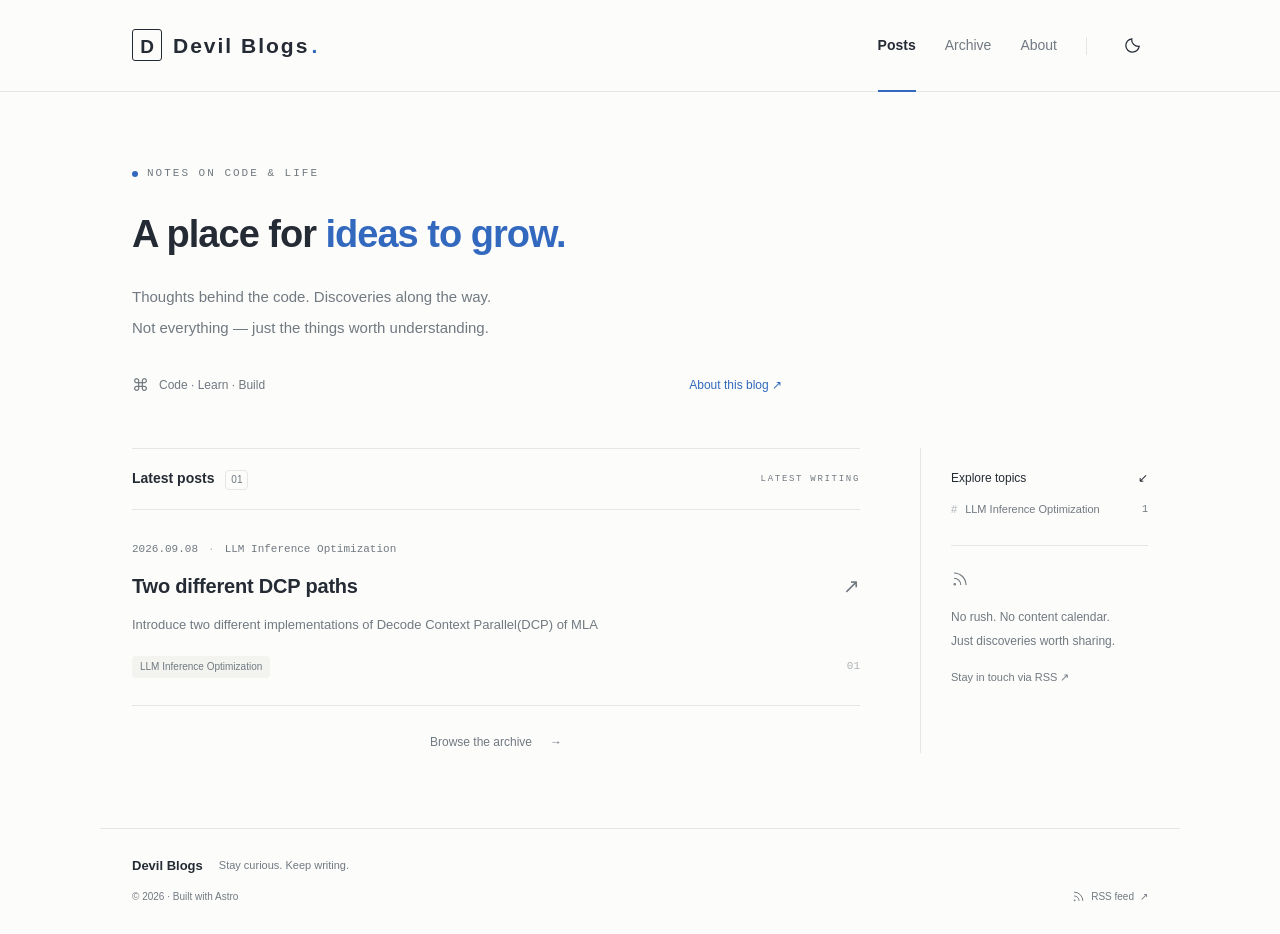
==== commit 32048f8d: "Publish site from d6f028518195819eaa41d206fd2b38a9985df1a3" ====
--- a/index.html
+++ b/index.html
@@ -6,4 +6,4 @@
       } catch {
         document.documentElement.dataset.theme = matchMedia('(prefers-color-scheme: dark)').matches ? 'dark' : 'light';
       }
-    </script><link rel="stylesheet" href="/_astro/BaseLayout.D4Entx1-.css"></head><body><a class="skip-link" href="#main">Skip to content</a><header class="site-header"><div class="header-inner"><a class="brand" href="/" aria-label="Devil Blogs home"><span class="brand-icon" aria-hidden="true">D</span>Devil Blogs<span class="brand-dot">.</span></a><nav aria-label="Main navigation"><a href="/" aria-current="page">Posts</a><a href="/archive/">Archive</a><a href="/about/">About</a><span class="nav-divider" aria-hidden="true"></span><button id="theme-toggle" class="icon-button" aria-label="Toggle color theme" title="Toggle color theme"><svg class="moon-icon" width="19" height="19" viewBox="0 0 24 24" fill="none" stroke="currentColor" stroke-width="1.6" aria-hidden="true"><path d="M20.5 13A8.5 8.5 0 0 1 11 3.5 8.5 8.5 0 1 0 20.5 13Z"></path></svg><svg class="sun-icon" width="19" height="19" viewBox="0 0 24 24" fill="none" stroke="currentColor" stroke-width="1.6" aria-hidden="true"><circle cx="12" cy="12" r="4"></circle><path d="M12 2v2m0 16v2M2 12h2m16 0h2M5 5l1.5 1.5m11 11L19 19M5 19l1.5-1.5m11-11L19 5"></path></svg></button></nav></div></header><main id="main" tabindex="-1"><section class="intro container"><div class="eyebrow"><span class="status-dot"></span> NOTES ON CODE & LIFE</div><h1>A place for <span>ideas to grow.</span></h1><p>Thoughts behind the code. Discoveries along the way.<br>Not everything — just the things worth understanding.</p><div class="intro-bottom"><span class="intro-note"><span aria-hidden="true">⌘</span> Code · Learn · Build</span><a href="/about/">About this blog <span aria-hidden="true">↗</span></a></div></section><div class="container feed-layout"><section aria-label="Latest posts" class="feed"><div class="section-heading"><h2>Latest posts <span>01</span></h2><span class="small-mono">LATEST WRITING</span></div><article class="post-card"><div class="post-meta"><time datetime="2026-09-08T00:00:00.000Z">2026.09.08</time><span class="meta-dot">·</span><span>LLM Inference Optimization</span></div><h2><a href="/blog/dcp/">Two different DCP paths<span class="post-arrow" aria-hidden="true">↗</span></a></h2><p>Introduce two different implementations of Decode Context Parallel(DCP) of MLA</p><div class="post-bottom"><div class="tag-list"><a class="tag" href="/tags/~4c-4c-4d-20-49-6e-66-65-72-65-6e-63-65-20-4f-70-74-69-6d-69-7a-61-74-69-6f-6e/">LLM Inference Optimization</a></div><span class="post-number" aria-hidden="true">01</span></div></article><a class="archive-link" href="/archive/">Browse the archive <span aria-hidden="true">→</span></a></section><aside class="sidebar"><section class="sidebar-about"><div class="small-mono">THE NOTEBOOK</div><h2>Small notes.<br>Growing knowledge.</h2><p>A notebook in progress. On writing code, asking better questions, and making sense of things.</p><a href="/about/">Learn more <span aria-hidden="true">↗</span></a></section><section class="sidebar-topics"><h2>Explore topics <span aria-hidden="true">↙</span></h2><div class="topic-list"><a href="/tags/~4c-4c-4d-20-49-6e-66-65-72-65-6e-63-65-20-4f-70-74-69-6d-69-7a-61-74-69-6f-6e/"><span><span class="topic-hash">#</span>LLM Inference Optimization</span><span>1</span></a></div></section><div class="sidebar-subscribe"><svg width="18" height="18" viewBox="0 0 24 24" fill="none" stroke="currentColor" stroke-width="1.5" aria-hidden="true"><path d="M4 11a9 9 0 0 1 9 9M4 4a16 16 0 0 1 16 16"></path><circle cx="5" cy="19" r="1"></circle></svg><p>No rush. No content calendar.<br>Just discoveries worth sharing.</p><a href="/rss.xml">Stay in touch via RSS ↗</a></div></aside></div></main><dialog id="image-viewer" class="image-viewer" aria-label="Image viewer" aria-describedby="image-viewer-caption" data-astro-cid-xjzw3fs2><div class="image-viewer-toolbar" data-astro-cid-xjzw3fs2><span class="image-viewer-title" data-astro-cid-xjzw3fs2>Image viewer</span><button type="button" data-zoom disabled data-astro-cid-xjzw3fs2>Actual size</button><a data-original target="_blank" rel="noopener noreferrer" data-astro-cid-xjzw3fs2>Open original</a><button type="button" data-close aria-label="Close image viewer" autofocus data-astro-cid-xjzw3fs2>Close ×</button></div><div class="image-viewer-stage" data-astro-cid-xjzw3fs2><img class="image-viewer-image" alt="" data-astro-cid-xjzw3fs2><p class="image-viewer-error" role="status" hidden data-astro-cid-xjzw3fs2>Image could not be loaded. Try opening the original.</p></div><p id="image-viewer-caption" class="image-viewer-caption" data-astro-cid-xjzw3fs2></p></dialog><script type="module">var e=document.querySelector(`#image-viewer`);if(e){let t=e.querySelector(`.image-viewer-image`),n=e.querySelector(`.image-viewer-stage`),r=e.querySelector(`.image-viewer-caption`),i=e.querySelector(`[data-zoom]`),a=e.querySelector(`[data-original]`),o=e.querySelector(`.image-viewer-error`),s=null,c=!1;function l(r){c=r,e.classList.toggle(`is-zoomed`,r),t.style.width=r?`${t.naturalWidth}px`:``,i.textContent=r?`Fit to screen`:`Actual size`,i.setAttribute(`aria-pressed`,String(r)),n.scrollTo(0,0)}t.addEventListener(`load`,()=>{i.disabled=!1}),t.addEventListener(`error`,()=>{t.hidden=!0,o.hidden=!1,i.disabled=!0}),t.addEventListener(`click`,()=>{i.disabled||l(!c)}),i.addEventListener(`click`,()=>l(!c)),e.querySelector(`[data-close]`).addEventListener(`click`,()=>e.close()),e.addEventListener(`click`,t=>{(t.target===e||t.target===n)&&e.close()}),e.addEventListener(`close`,()=>{document.body.classList.remove(`image-viewer-open`),l(!1),t.removeAttribute(`src`),s?.focus({preventScroll:!0})}),document.querySelectorAll(`.prose img`).forEach(n=>{if(n.closest(`a, button`))return;let c=document.createElement(`button`);c.type=`button`,c.className=`image-zoom-trigger`,c.setAttribute(`aria-label`,`Enlarge image: ${n.alt||`Article image`}`),c.setAttribute(`aria-haspopup`,`dialog`),c.title=`Click to enlarge`;let u=n.closest(`picture`)??n;u.before(c),c.append(u),c.addEventListener(`click`,()=>{s=c,l(!1),t.hidden=!1,o.hidden=!0,i.disabled=!0,t.alt=n.alt,r.textContent=n.alt,a.href=n.currentSrc||n.src,t.src=a.href,e.showModal(),document.body.classList.add(`image-viewer-open`)})})}</script><footer class="site-footer"><div><span class="footer-name">Devil Blogs</span><span class="footer-note">Stay curious. Keep writing.</span></div><div class="footer-bottom"><span>© 2026 · Built with <a href="https://astro.build/">Astro</a></span><a class="rss-link" href="/rss.xml"><svg width="13" height="13" viewBox="0 0 24 24" fill="none" stroke="currentColor" stroke-width="1.8" aria-hidden="true"><circle cx="5" cy="19" r="1"></circle><path d="M4 11a9 9 0 0 1 9 9M4 4a16 16 0 0 1 16 16"></path></svg> RSS feed <span aria-hidden="true">↗</span></a></div></footer><script type="module">document.querySelector(`#theme-toggle`)?.addEventListener(`click`,()=>{let e=document.documentElement.dataset.theme===`dark`?`light`:`dark`;document.documentElement.dataset.theme=e;try{localStorage.setItem(`theme`,e)}catch{}}),matchMedia(`(prefers-color-scheme: dark)`).addEventListener(`change`,e=>{try{localStorage.getItem(`theme`)||(document.documentElement.dataset.theme=e.matches?`dark`:`light`)}catch{}});</script></body></html>+    </script><link rel="stylesheet" href="/_astro/BaseLayout.DihtyalZ.css"></head><body><a class="skip-link" href="#main">Skip to content</a><header class="site-header"><div class="header-inner"><a class="brand" href="/" aria-label="Devil Blogs home"><span class="brand-icon" aria-hidden="true">D</span>Devil Blogs<span class="brand-dot">.</span></a><nav aria-label="Main navigation"><a href="/" aria-current="page">Posts</a><a href="/archive/">Archive</a><a href="/about/">About</a><span class="nav-divider" aria-hidden="true"></span><button id="theme-toggle" class="icon-button" aria-label="Toggle color theme" title="Toggle color theme"><svg class="moon-icon" width="19" height="19" viewBox="0 0 24 24" fill="none" stroke="currentColor" stroke-width="1.6" aria-hidden="true"><path d="M20.5 13A8.5 8.5 0 0 1 11 3.5 8.5 8.5 0 1 0 20.5 13Z"></path></svg><svg class="sun-icon" width="19" height="19" viewBox="0 0 24 24" fill="none" stroke="currentColor" stroke-width="1.6" aria-hidden="true"><circle cx="12" cy="12" r="4"></circle><path d="M12 2v2m0 16v2M2 12h2m16 0h2M5 5l1.5 1.5m11 11L19 19M5 19l1.5-1.5m11-11L19 5"></path></svg></button></nav></div></header><main id="main" tabindex="-1"><section class="intro container"><div class="eyebrow"><span class="status-dot"></span> NOTES ON CODE & LIFE</div><h1>A place for <span>ideas to grow.</span></h1><p>Thoughts behind the code. Discoveries along the way.<br>Not everything — just the things worth understanding.</p><div class="intro-bottom"><span class="intro-note"><span aria-hidden="true">⌘</span> Code · Learn · Build</span><a href="/about/">About this blog <span aria-hidden="true">↗</span></a></div></section><div class="container feed-layout"><section aria-label="Latest posts" class="feed"><div class="section-heading"><h2>Latest posts <span>01</span></h2><span class="small-mono">LATEST WRITING</span></div><article class="post-card"><div class="post-meta"><time datetime="2026-09-08T00:00:00.000Z">2026.09.08</time><span class="meta-dot">·</span><span>LLM Inference Optimization</span></div><h2><a href="/blog/dcp/">Two different DCP paths<span class="post-arrow" aria-hidden="true">↗</span></a></h2><p>Introduce two different implementations of Decode Context Parallel(DCP) of MLA</p><div class="post-bottom"><div class="tag-list"><a class="tag" href="/tags/~4c-4c-4d-20-49-6e-66-65-72-65-6e-63-65-20-4f-70-74-69-6d-69-7a-61-74-69-6f-6e/">LLM Inference Optimization</a></div><span class="post-number" aria-hidden="true">01</span></div></article><a class="archive-link" href="/archive/">Browse the archive <span aria-hidden="true">→</span></a></section><aside class="sidebar"><section class="sidebar-topics"><h2>Explore topics <span aria-hidden="true">↙</span></h2><div class="topic-list"><a href="/tags/~4c-4c-4d-20-49-6e-66-65-72-65-6e-63-65-20-4f-70-74-69-6d-69-7a-61-74-69-6f-6e/"><span><span class="topic-hash">#</span>LLM Inference Optimization</span><span>1</span></a></div></section><div class="sidebar-subscribe"><svg width="18" height="18" viewBox="0 0 24 24" fill="none" stroke="currentColor" stroke-width="1.5" aria-hidden="true"><path d="M4 11a9 9 0 0 1 9 9M4 4a16 16 0 0 1 16 16"></path><circle cx="5" cy="19" r="1"></circle></svg><p>No rush. No content calendar.<br>Just discoveries worth sharing.</p><a href="/rss.xml">Stay in touch via RSS ↗</a></div></aside></div></main><dialog id="image-viewer" class="image-viewer" aria-label="Image viewer" aria-describedby="image-viewer-caption" data-astro-cid-xjzw3fs2><div class="image-viewer-toolbar" data-astro-cid-xjzw3fs2><span class="image-viewer-title" data-astro-cid-xjzw3fs2>Image viewer</span><button type="button" data-zoom disabled data-astro-cid-xjzw3fs2>Actual size</button><a data-original target="_blank" rel="noopener noreferrer" data-astro-cid-xjzw3fs2>Open original</a><button type="button" data-close aria-label="Close image viewer" autofocus data-astro-cid-xjzw3fs2>Close ×</button></div><div class="image-viewer-stage" data-astro-cid-xjzw3fs2><img class="image-viewer-image" alt="" data-astro-cid-xjzw3fs2><p class="image-viewer-error" role="status" hidden data-astro-cid-xjzw3fs2>Image could not be loaded. Try opening the original.</p></div><p id="image-viewer-caption" class="image-viewer-caption" data-astro-cid-xjzw3fs2></p></dialog><script type="module">var e=document.querySelector(`#image-viewer`);if(e){let t=e.querySelector(`.image-viewer-image`),n=e.querySelector(`.image-viewer-stage`),r=e.querySelector(`.image-viewer-caption`),i=e.querySelector(`[data-zoom]`),a=e.querySelector(`[data-original]`),o=e.querySelector(`.image-viewer-error`),s=null,c=!1;function l(r){c=r,e.classList.toggle(`is-zoomed`,r),t.style.width=r?`${t.naturalWidth}px`:``,i.textContent=r?`Fit to screen`:`Actual size`,i.setAttribute(`aria-pressed`,String(r)),n.scrollTo(0,0)}t.addEventListener(`load`,()=>{i.disabled=!1}),t.addEventListener(`error`,()=>{t.hidden=!0,o.hidden=!1,i.disabled=!0}),t.addEventListener(`click`,()=>{i.disabled||l(!c)}),i.addEventListener(`click`,()=>l(!c)),e.querySelector(`[data-close]`).addEventListener(`click`,()=>e.close()),e.addEventListener(`click`,t=>{(t.target===e||t.target===n)&&e.close()}),e.addEventListener(`close`,()=>{document.body.classList.remove(`image-viewer-open`),l(!1),t.removeAttribute(`src`),s?.focus({preventScroll:!0})}),document.querySelectorAll(`.prose img`).forEach(n=>{if(n.closest(`a, button`))return;let c=document.createElement(`button`);c.type=`button`,c.className=`image-zoom-trigger`,c.setAttribute(`aria-label`,`Enlarge image: ${n.alt||`Article image`}`),c.setAttribute(`aria-haspopup`,`dialog`),c.title=`Click to enlarge`;let u=n.closest(`picture`)??n;u.before(c),c.append(u),c.addEventListener(`click`,()=>{s=c,l(!1),t.hidden=!1,o.hidden=!0,i.disabled=!0,t.alt=n.alt,r.textContent=n.alt,a.href=n.currentSrc||n.src,t.src=a.href,e.showModal(),document.body.classList.add(`image-viewer-open`)})})}</script><footer class="site-footer"><div><span class="footer-name">Devil Blogs</span><span class="footer-note">Stay curious. Keep writing.</span></div><div class="footer-bottom"><span>© 2026 · Built with <a href="https://astro.build/">Astro</a></span><a class="rss-link" href="/rss.xml"><svg width="13" height="13" viewBox="0 0 24 24" fill="none" stroke="currentColor" stroke-width="1.8" aria-hidden="true"><circle cx="5" cy="19" r="1"></circle><path d="M4 11a9 9 0 0 1 9 9M4 4a16 16 0 0 1 16 16"></path></svg> RSS feed <span aria-hidden="true">↗</span></a></div></footer><script type="module">document.querySelector(`#theme-toggle`)?.addEventListener(`click`,()=>{let e=document.documentElement.dataset.theme===`dark`?`light`:`dark`;document.documentElement.dataset.theme=e;try{localStorage.setItem(`theme`,e)}catch{}}),matchMedia(`(prefers-color-scheme: dark)`).addEventListener(`change`,e=>{try{localStorage.getItem(`theme`)||(document.documentElement.dataset.theme=e.matches?`dark`:`light`)}catch{}});</script></body></html>
--- a/_astro/BaseLayout.DihtyalZ.css
+++ b/_astro/BaseLayout.DihtyalZ.css
@@ -0,0 +1 @@
+@font-face{font-display:block;font-family:KaTeX_AMS;font-style:normal;font-weight:400;src:url(/_astro/KaTeX_AMS-Regular.BQhdFMY1.woff2)format("woff2"),url(/_astro/KaTeX_AMS-Regular.DMm9YOAa.woff)format("woff"),url(/_astro/KaTeX_AMS-Regular.DRggAlZN.ttf)format("truetype")}@font-face{font-display:block;font-family:KaTeX_Caligraphic;font-style:normal;font-weight:700;src:url(/_astro/KaTeX_Caligraphic-Bold.Dq_IR9rO.woff2)format("woff2"),url(/_astro/KaTeX_Caligraphic-Bold.BEiXGLvX.woff)format("woff"),url(/_astro/KaTeX_Caligraphic-Bold.ATXxdsX0.ttf)format("truetype")}@font-face{font-display:block;font-family:KaTeX_Caligraphic;font-style:normal;font-weight:400;src:url(/_astro/KaTeX_Caligraphic-Regular.Di6jR-x-.woff2)format("woff2"),url(/_astro/KaTeX_Caligraphic-Regular.CTRA-rTL.woff)format("woff"),url(/_astro/KaTeX_Caligraphic-Regular.wX97UBjC.ttf)format("truetype")}@font-face{font-display:block;font-family:KaTeX_Fraktur;font-style:normal;font-weight:700;src:url(/_astro/KaTeX_Fraktur-Bold.CL6g_b3V.woff2)format("woff2"),url(/_astro/KaTeX_Fraktur-Bold.BsDP51OF.woff)format("woff"),url(/_astro/KaTeX_Fraktur-Bold.BdnERNNW.ttf)format("truetype")}@font-face{font-display:block;font-family:KaTeX_Fraktur;font-style:normal;font-weight:400;src:url(/_astro/KaTeX_Fraktur-Regular.CTYiF6lA.woff2)format("woff2"),url(/_astro/KaTeX_Fraktur-Regular.Dxdc4cR9.woff)format("woff"),url(/_astro/KaTeX_Fraktur-Regular.CB_wures.ttf)format("truetype")}@font-face{font-display:block;font-family:KaTeX_Main;font-style:normal;font-weight:700;src:url(/_astro/KaTeX_Main-Bold.Cx986IdX.woff2)format("woff2"),url(/_astro/KaTeX_Main-Bold.Jm3AIy58.woff)format("woff"),url(/_astro/KaTeX_Main-Bold.waoOVXN0.ttf)format("truetype")}@font-face{font-display:block;font-family:KaTeX_Main;font-style:italic;font-weight:700;src:url(/_astro/KaTeX_Main-BoldItalic.DxDJ3AOS.woff2)format("woff2"),url(/_astro/KaTeX_Main-BoldItalic.SpSLRI95.woff)format("woff"),url(/_astro/KaTeX_Main-BoldItalic.DzxPMmG6.ttf)format("truetype")}@font-face{font-display:block;font-family:KaTeX_Main;font-style:italic;font-weight:400;src:url(/_astro/KaTeX_Main-Italic.NWA7e6Wa.woff2)format("woff2"),url(/_astro/KaTeX_Main-Italic.BMLOBm91.woff)format("woff"),url(/_astro/KaTeX_Main-Italic.3WenGoN9.ttf)format("truetype")}@font-face{font-display:block;font-family:KaTeX_Main;font-style:normal;font-weight:400;src:url(/_astro/KaTeX_Main-Regular.B22Nviop.woff2)format("woff2"),url(/_astro/KaTeX_Main-Regular.Dr94JaBh.woff)format("woff"),url(/_astro/KaTeX_Main-Regular.ypZvNtVU.ttf)format("truetype")}@font-face{font-display:block;font-family:KaTeX_Math;font-style:italic;font-weight:700;src:url(/_astro/KaTeX_Math-BoldItalic.CZnvNsCZ.woff2)format("woff2"),url(/_astro/KaTeX_Math-BoldItalic.iY-2wyZ7.woff)format("woff"),url(/_astro/KaTeX_Math-BoldItalic.B3XSjfu4.ttf)format("truetype")}@font-face{font-display:block;font-family:KaTeX_Math;font-style:italic;font-weight:400;src:url(/_astro/KaTeX_Math-Italic.t53AETM-.woff2)format("woff2"),url(/_astro/KaTeX_Math-Italic.DA0__PXp.woff)format("woff"),url(/_astro/KaTeX_Math-Italic.flOr_0UB.ttf)format("truetype")}@font-face{font-display:block;font-family:KaTeX_SansSerif;font-style:normal;font-weight:700;src:url(/_astro/KaTeX_SansSerif-Bold.D1sUS0GD.woff2)format("woff2"),url(/_astro/KaTeX_SansSerif-Bold.DbIhKOiC.woff)format("woff"),url(/_astro/KaTeX_SansSerif-Bold.CFMepnvq.ttf)format("truetype")}@font-face{font-display:block;font-family:KaTeX_SansSerif;font-style:italic;font-weight:400;src:url(/_astro/KaTeX_SansSerif-Italic.C3H0VqGB.woff2)format("woff2"),url(/_astro/KaTeX_SansSerif-Italic.DN2j7dab.woff)format("woff"),url(/_astro/KaTeX_SansSerif-Italic.YYjJ1zSn.ttf)format("truetype")}@font-face{font-display:block;font-family:KaTeX_SansSerif;font-style:normal;font-weight:400;src:url(/_astro/KaTeX_SansSerif-Regular.DDBCnlJ7.woff2)format("woff2"),url(/_astro/KaTeX_SansSerif-Regular.CS6fqUqJ.woff)format("woff"),url(/_astro/KaTeX_SansSerif-Regular.BNo7hRIc.ttf)format("truetype")}@font-face{font-display:block;font-family:KaTeX_Script;font-style:normal;font-weight:400;src:url(/_astro/KaTeX_Script-Regular.D3wIWfF6.woff2)format("woff2"),url(/_astro/KaTeX_Script-Regular.D5yQViql.woff)format("woff"),url(/_astro/KaTeX_Script-Regular.C5JkGWo-.ttf)format("truetype")}@font-face{font-display:block;font-family:KaTeX_Size1;font-style:normal;font-weight:400;src:url(/_astro/KaTeX_Size1-Regular.mCD8mA8B.woff2)format("woff2"),url(/_astro/KaTeX_Size1-Regular.C195tn64.woff)format("woff"),url(/_astro/KaTeX_Size1-Regular.Dbsnue_I.ttf)format("truetype")}@font-face{font-display:block;font-family:KaTeX_Size2;font-style:normal;font-weight:400;src:url(/_astro/KaTeX_Size2-Regular.Dy4dx90m.woff2)format("woff2"),url(/_astro/KaTeX_Size2-Regular.oD1tc_U0.woff)format("woff"),url(/_astro/KaTeX_Size2-Regular.B7gKUWhC.ttf)format("truetype")}@font-face{font-display:block;font-family:KaTeX_Size3;font-style:normal;font-weight:400;src:url([data-uri])format("woff2"),url(/_astro/KaTeX_Size3-Regular.CTq5MqoE.woff)format("woff"),url(/_astro/KaTeX_Size3-Regular.DgpXs0kz.ttf)format("truetype")}@font-face{font-display:block;font-family:KaTeX_Size4;font-style:normal;font-weight:400;src:url(/_astro/KaTeX_Size4-Regular.Dl5lxZxV.woff2)format("woff2"),url(/_astro/KaTeX_Size4-Regular.BF-4gkZK.woff)format("woff"),url(/_astro/KaTeX_Size4-Regular.DWFBv043.ttf)format("truetype")}@font-face{font-display:block;font-family:KaTeX_Typewriter;font-style:normal;font-weight:400;src:url(/_astro/KaTeX_Typewriter-Regular.CO6r4hn1.woff2)format("woff2"),url(/_astro/KaTeX_Typewriter-Regular.C0xS9mPB.woff)format("woff"),url(/_astro/KaTeX_Typewriter-Regular.D3Ib7_Hf.ttf)format("truetype")}.katex{text-indent:0;text-rendering:auto;font:1.21em/1.2 KaTeX_Main,Times New Roman,serif;position:relative}.katex *{border-color:currentColor;-ms-high-contrast-adjust:none!important}.katex .katex-version:after{content:"0.18.7"}.katex .katex-mathml{-webkit-clip-path:inset(50%);clip-path:inset(50%);border:0;width:1px;height:1px;padding:0;position:absolute;overflow:hidden}.katex .katex-html>.katex-newline{display:block}.katex .katex-base{white-space:nowrap;width:min-content;position:relative}.katex .katex-base,.katex .katex-strut{display:inline-block}.katex .textbf{font-weight:700}.katex .textit{font-style:italic}.katex .textrm{font-family:KaTeX_Main}.katex .textsf{font-family:KaTeX_SansSerif}.katex .texttt{font-family:KaTeX_Typewriter}.katex .mathnormal{font-family:KaTeX_Math;font-style:italic}.katex .mathit{font-family:KaTeX_Main;font-style:italic}.katex .mathrm{font-style:normal}.katex .mathbf{font-family:KaTeX_Main;font-weight:700}.katex .boldsymbol{font-family:KaTeX_Math;font-style:italic;font-weight:700}.katex .amsrm,.katex .mathbb,.katex .textbb{font-family:KaTeX_AMS}.katex .mathcal{font-family:KaTeX_Caligraphic}.katex .mathfrak,.katex .textfrak{font-family:KaTeX_Fraktur}.katex .mathboldfrak,.katex .textboldfrak{font-family:KaTeX_Fraktur;font-weight:700}.katex .mathtt{font-family:KaTeX_Typewriter}.katex .mathscr,.katex .textscr{font-family:KaTeX_Script}.katex .mathsf,.katex .textsf{font-family:KaTeX_SansSerif}.katex .mathboldsf,.katex .textboldsf{font-family:KaTeX_SansSerif;font-weight:700}.katex .mathitsf,.katex .mathsfit,.katex .textitsf{font-family:KaTeX_SansSerif;font-style:italic}.katex .mainrm{font-family:KaTeX_Main;font-style:normal}.katex .vlist-t{border-collapse:collapse;table-layout:fixed;display:inline-table}.katex .vlist-r{display:table-row}.katex .vlist{vertical-align:bottom;display:table-cell;position:relative}.katex .vlist>span{height:0;display:block;position:relative}.katex .vlist>span>span{display:inline-block}.katex .vlist>span>.pstrut{width:0;overflow:hidden}.katex .vlist-t2{margin-right:-2px}.katex .vlist-s{vertical-align:bottom;width:2px;min-width:2px;font-size:1px;display:table-cell}.katex .katex-vbox{flex-direction:column;align-items:baseline;display:inline-flex}.katex .katex-thinbox{flex-direction:row;width:0;max-width:0;display:inline-flex}.katex .msupsub{text-align:left}.katex .mfrac>span>span{text-align:center}.katex .mfrac .frac-line{border-bottom-style:solid;width:100%;display:inline-block}.katex .katex-hdashline,.katex .katex-hline,.katex .katex-overline .overline-line,.katex .katex-rule,.katex .katex-underline .underline-line,.katex .mfrac .frac-line{min-height:1px}.katex .mspace{display:inline-block}.katex .katex-smash{line-height:0;display:inline}.katex .clap,.katex .llap,.katex .rlap{width:0;position:relative}.katex .clap>.katex-inner,.katex .llap>.katex-inner,.katex .rlap>.katex-inner{position:absolute}.katex .clap>.katex-fix,.katex .llap>.katex-fix,.katex .rlap>.katex-fix{display:inline-block}.katex .llap>.katex-inner{right:0}.katex .clap>.katex-inner,.katex .rlap>.katex-inner{left:0}.katex .clap>.katex-inner>span{margin-left:-50%;margin-right:50%}.katex .katex-rule{border:0 solid;display:inline-block;position:relative}.katex .katex-hline,.katex .katex-overline .overline-line,.katex .katex-underline .underline-line{border-bottom-style:solid;width:100%;display:inline-block}.katex .katex-hdashline{border-bottom-style:dashed;width:100%;display:inline-block}.katex .sqrt>.katex-root{margin-left:.277778em;margin-right:-.555556em}.katex .fontsize-ensurer.reset-size1.size1,.katex .katex-sizing.reset-size1.size1{font-size:1em}.katex .fontsize-ensurer.reset-size1.size2,.katex .katex-sizing.reset-size1.size2{font-size:1.2em}.katex .fontsize-ensurer.reset-size1.size3,.katex .katex-sizing.reset-size1.size3{font-size:1.4em}.katex .fontsize-ensurer.reset-size1.size4,.katex .katex-sizing.reset-size1.size4{font-size:1.6em}.katex .fontsize-ensurer.reset-size1.size5,.katex .katex-sizing.reset-size1.size5{font-size:1.8em}.katex .fontsize-ensurer.reset-size1.size6,.katex .katex-sizing.reset-size1.size6{font-size:2em}.katex .fontsize-ensurer.reset-size1.size7,.katex .katex-sizing.reset-size1.size7{font-size:2.4em}.katex .fontsize-ensurer.reset-size1.size8,.katex .katex-sizing.reset-size1.size8{font-size:2.88em}.katex .fontsize-ensurer.reset-size1.size9,.katex .katex-sizing.reset-size1.size9{font-size:3.456em}.katex .fontsize-ensurer.reset-size1.size10,.katex .katex-sizing.reset-size1.size10{font-size:4.148em}.katex .fontsize-ensurer.reset-size1.size11,.katex .katex-sizing.reset-size1.size11{font-size:4.976em}.katex .fontsize-ensurer.reset-size2.size1,.katex .katex-sizing.reset-size2.size1{font-size:.833333em}.katex .fontsize-ensurer.reset-size2.size2,.katex .katex-sizing.reset-size2.size2{font-size:1em}.katex .fontsize-ensurer.reset-size2.size3,.katex .katex-sizing.reset-size2.size3{font-size:1.16667em}.katex .fontsize-ensurer.reset-size2.size4,.katex .katex-sizing.reset-size2.size4{font-size:1.33333em}.katex .fontsize-ensurer.reset-size2.size5,.katex .katex-sizing.reset-size2.size5{font-size:1.5em}.katex .fontsize-ensurer.reset-size2.size6,.katex .katex-sizing.reset-size2.size6{font-size:1.66667em}.katex .fontsize-ensurer.reset-size2.size7,.katex .katex-sizing.reset-size2.size7{font-size:2em}.katex .fontsize-ensurer.reset-size2.size8,.katex .katex-sizing.reset-size2.size8{font-size:2.4em}.katex .fontsize-ensurer.reset-size2.size9,.katex .katex-sizing.reset-size2.size9{font-size:2.88em}.katex .fontsize-ensurer.reset-size2.size10,.katex .katex-sizing.reset-size2.size10{font-size:3.45667em}.katex .fontsize-ensurer.reset-size2.size11,.katex .katex-sizing.reset-size2.size11{font-size:4.14667em}.katex .fontsize-ensurer.reset-size3.size1,.katex .katex-sizing.reset-size3.size1{font-size:.714286em}.katex .fontsize-ensurer.reset-size3.size2,.katex .katex-sizing.reset-size3.size2{font-size:.857143em}.katex .fontsize-ensurer.reset-size3.size3,.katex .katex-sizing.reset-size3.size3{font-size:1em}.katex .fontsize-ensurer.reset-size3.size4,.katex .katex-sizing.reset-size3.size4{font-size:1.14286em}.katex .fontsize-ensurer.reset-size3.size5,.katex .katex-sizing.reset-size3.size5{font-size:1.28571em}.katex .fontsize-ensurer.reset-size3.size6,.katex .katex-sizing.reset-size3.size6{font-size:1.42857em}.katex .fontsize-ensurer.reset-size3.size7,.katex .katex-sizing.reset-size3.size7{font-size:1.71429em}.katex .fontsize-ensurer.reset-size3.size8,.katex .katex-sizing.reset-size3.size8{font-size:2.05714em}.katex .fontsize-ensurer.reset-size3.size9,.katex .katex-sizing.reset-size3.size9{font-size:2.46857em}.katex .fontsize-ensurer.reset-size3.size10,.katex .katex-sizing.reset-size3.size10{font-size:2.96286em}.katex .fontsize-ensurer.reset-size3.size11,.katex .katex-sizing.reset-size3.size11{font-size:3.55429em}.katex .fontsize-ensurer.reset-size4.size1,.katex .katex-sizing.reset-size4.size1{font-size:.625em}.katex .fontsize-ensurer.reset-size4.size2,.katex .katex-sizing.reset-size4.size2{font-size:.75em}.katex .fontsize-ensurer.reset-size4.size3,.katex .katex-sizing.reset-size4.size3{font-size:.875em}.katex .fontsize-ensurer.reset-size4.size4,.katex .katex-sizing.reset-size4.size4{font-size:1em}.katex .fontsize-ensurer.reset-size4.size5,.katex .katex-sizing.reset-size4.size5{font-size:1.125em}.katex .fontsize-ensurer.reset-size4.size6,.katex .katex-sizing.reset-size4.size6{font-size:1.25em}.katex .fontsize-ensurer.reset-size4.size7,.katex .katex-sizing.reset-size4.size7{font-size:1.5em}.katex .fontsize-ensurer.reset-size4.size8,.katex .katex-sizing.reset-size4.size8{font-size:1.8em}.katex .fontsize-ensurer.reset-size4.size9,.katex .katex-sizing.reset-size4.size9{font-size:2.16em}.katex .fontsize-ensurer.reset-size4.size10,.katex .katex-sizing.reset-size4.size10{font-size:2.5925em}.katex .fontsize-ensurer.reset-size4.size11,.katex .katex-sizing.reset-size4.size11{font-size:3.11em}.katex .fontsize-ensurer.reset-size5.size1,.katex .katex-sizing.reset-size5.size1{font-size:.555556em}.katex .fontsize-ensurer.reset-size5.size2,.katex .katex-sizing.reset-size5.size2{font-size:.666667em}.katex .fontsize-ensurer.reset-size5.size3,.katex .katex-sizing.reset-size5.size3{font-size:.777778em}.katex .fontsize-ensurer.reset-size5.size4,.katex .katex-sizing.reset-size5.size4{font-size:.888889em}.katex .fontsize-ensurer.reset-size5.size5,.katex .katex-sizing.reset-size5.size5{font-size:1em}.katex .fontsize-ensurer.reset-size5.size6,.katex .katex-sizing.reset-size5.size6{font-size:1.11111em}.katex .fontsize-ensurer.reset-size5.size7,.katex .katex-sizing.reset-size5.size7{font-size:1.33333em}.katex .fontsize-ensurer.reset-size5.size8,.katex .katex-sizing.reset-size5.size8{font-size:1.6em}.katex .fontsize-ensurer.reset-size5.size9,.katex .katex-sizing.reset-size5.size9{font-size:1.92em}.katex .fontsize-ensurer.reset-size5.size10,.katex .katex-sizing.reset-size5.size10{font-size:2.30444em}.katex .fontsize-ensurer.reset-size5.size11,.katex .katex-sizing.reset-size5.size11{font-size:2.76444em}.katex .fontsize-ensurer.reset-size6.size1,.katex .katex-sizing.reset-size6.size1{font-size:.5em}.katex .fontsize-ensurer.reset-size6.size2,.katex .katex-sizing.reset-size6.size2{font-size:.6em}.katex .fontsize-ensurer.reset-size6.size3,.katex .katex-sizing.reset-size6.size3{font-size:.7em}.katex .fontsize-ensurer.reset-size6.size4,.katex .katex-sizing.reset-size6.size4{font-size:.8em}.katex .fontsize-ensurer.reset-size6.size5,.katex .katex-sizing.reset-size6.size5{font-size:.9em}.katex .fontsize-ensurer.reset-size6.size6,.katex .katex-sizing.reset-size6.size6{font-size:1em}.katex .fontsize-ensurer.reset-size6.size7,.katex .katex-sizing.reset-size6.size7{font-size:1.2em}.katex .fontsize-ensurer.reset-size6.size8,.katex .katex-sizing.reset-size6.size8{font-size:1.44em}.katex .fontsize-ensurer.reset-size6.size9,.katex .katex-sizing.reset-size6.size9{font-size:1.728em}.katex .fontsize-ensurer.reset-size6.size10,.katex .katex-sizing.reset-size6.size10{font-size:2.074em}.katex .fontsize-ensurer.reset-size6.size11,.katex .katex-sizing.reset-size6.size11{font-size:2.488em}.katex .fontsize-ensurer.reset-size7.size1,.katex .katex-sizing.reset-size7.size1{font-size:.416667em}.katex .fontsize-ensurer.reset-size7.size2,.katex .katex-sizing.reset-size7.size2{font-size:.5em}.katex .fontsize-ensurer.reset-size7.size3,.katex .katex-sizing.reset-size7.size3{font-size:.583333em}.katex .fontsize-ensurer.reset-size7.size4,.katex .katex-sizing.reset-size7.size4{font-size:.666667em}.katex .fontsize-ensurer.reset-size7.size5,.katex .katex-sizing.reset-size7.size5{font-size:.75em}.katex .fontsize-ensurer.reset-size7.size6,.katex .katex-sizing.reset-size7.size6{font-size:.833333em}.katex .fontsize-ensurer.reset-size7.size7,.katex .katex-sizing.reset-size7.size7{font-size:1em}.katex .fontsize-ensurer.reset-size7.size8,.katex .katex-sizing.reset-size7.size8{font-size:1.2em}.katex .fontsize-ensurer.reset-size7.size9,.katex .katex-sizing.reset-size7.size9{font-size:1.44em}.katex .fontsize-ensurer.reset-size7.size10,.katex .katex-sizing.reset-size7.size10{font-size:1.72833em}.katex .fontsize-ensurer.reset-size7.size11,.katex .katex-sizing.reset-size7.size11{font-size:2.07333em}.katex .fontsize-ensurer.reset-size8.size1,.katex .katex-sizing.reset-size8.size1{font-size:.347222em}.katex .fontsize-ensurer.reset-size8.size2,.katex .katex-sizing.reset-size8.size2{font-size:.416667em}.katex .fontsize-ensurer.reset-size8.size3,.katex .katex-sizing.reset-size8.size3{font-size:.486111em}.katex .fontsize-ensurer.reset-size8.size4,.katex .katex-sizing.reset-size8.size4{font-size:.555556em}.katex .fontsize-ensurer.reset-size8.size5,.katex .katex-sizing.reset-size8.size5{font-size:.625em}.katex .fontsize-ensurer.reset-size8.size6,.katex .katex-sizing.reset-size8.size6{font-size:.694444em}.katex .fontsize-ensurer.reset-size8.size7,.katex .katex-sizing.reset-size8.size7{font-size:.833333em}.katex .fontsize-ensurer.reset-size8.size8,.katex .katex-sizing.reset-size8.size8{font-size:1em}.katex .fontsize-ensurer.reset-size8.size9,.katex .katex-sizing.reset-size8.size9{font-size:1.2em}.katex .fontsize-ensurer.reset-size8.size10,.katex .katex-sizing.reset-size8.size10{font-size:1.44028em}.katex .fontsize-ensurer.reset-size8.size11,.katex .katex-sizing.reset-size8.size11{font-size:1.72778em}.katex .fontsize-ensurer.reset-size9.size1,.katex .katex-sizing.reset-size9.size1{font-size:.289352em}.katex .fontsize-ensurer.reset-size9.size2,.katex .katex-sizing.reset-size9.size2{font-size:.347222em}.katex .fontsize-ensurer.reset-size9.size3,.katex .katex-sizing.reset-size9.size3{font-size:.405093em}.katex .fontsize-ensurer.reset-size9.size4,.katex .katex-sizing.reset-size9.size4{font-size:.462963em}.katex .fontsize-ensurer.reset-size9.size5,.katex .katex-sizing.reset-size9.size5{font-size:.520833em}.katex .fontsize-ensurer.reset-size9.size6,.katex .katex-sizing.reset-size9.size6{font-size:.578704em}.katex .fontsize-ensurer.reset-size9.size7,.katex .katex-sizing.reset-size9.size7{font-size:.694444em}.katex .fontsize-ensurer.reset-size9.size8,.katex .katex-sizing.reset-size9.size8{font-size:.833333em}.katex .fontsize-ensurer.reset-size9.size9,.katex .katex-sizing.reset-size9.size9{font-size:1em}.katex .fontsize-ensurer.reset-size9.size10,.katex .katex-sizing.reset-size9.size10{font-size:1.20023em}.katex .fontsize-ensurer.reset-size9.size11,.katex .katex-sizing.reset-size9.size11{font-size:1.43981em}.katex .fontsize-ensurer.reset-size10.size1,.katex .katex-sizing.reset-size10.size1{font-size:.24108em}.katex .fontsize-ensurer.reset-size10.size2,.katex .katex-sizing.reset-size10.size2{font-size:.289296em}.katex .fontsize-ensurer.reset-size10.size3,.katex .katex-sizing.reset-size10.size3{font-size:.337512em}.katex .fontsize-ensurer.reset-size10.size4,.katex .katex-sizing.reset-size10.size4{font-size:.385728em}.katex .fontsize-ensurer.reset-size10.size5,.katex .katex-sizing.reset-size10.size5{font-size:.433944em}.katex .fontsize-ensurer.reset-size10.size6,.katex .katex-sizing.reset-size10.size6{font-size:.48216em}.katex .fontsize-ensurer.reset-size10.size7,.katex .katex-sizing.reset-size10.size7{font-size:.578592em}.katex .fontsize-ensurer.reset-size10.size8,.katex .katex-sizing.reset-size10.size8{font-size:.694311em}.katex .fontsize-ensurer.reset-size10.size9,.katex .katex-sizing.reset-size10.size9{font-size:.833173em}.katex .fontsize-ensurer.reset-size10.size10,.katex .katex-sizing.reset-size10.size10{font-size:1em}.katex .fontsize-ensurer.reset-size10.size11,.katex .katex-sizing.reset-size10.size11{font-size:1.19961em}.katex .fontsize-ensurer.reset-size11.size1,.katex .katex-sizing.reset-size11.size1{font-size:.200965em}.katex .fontsize-ensurer.reset-size11.size2,.katex .katex-sizing.reset-size11.size2{font-size:.241158em}.katex .fontsize-ensurer.reset-size11.size3,.katex .katex-sizing.reset-size11.size3{font-size:.281351em}.katex .fontsize-ensurer.reset-size11.size4,.katex .katex-sizing.reset-size11.size4{font-size:.321543em}.katex .fontsize-ensurer.reset-size11.size5,.katex .katex-sizing.reset-size11.size5{font-size:.361736em}.katex .fontsize-ensurer.reset-size11.size6,.katex .katex-sizing.reset-size11.size6{font-size:.401929em}.katex .fontsize-ensurer.reset-size11.size7,.katex .katex-sizing.reset-size11.size7{font-size:.482315em}.katex .fontsize-ensurer.reset-size11.size8,.katex .katex-sizing.reset-size11.size8{font-size:.578778em}.katex .fontsize-ensurer.reset-size11.size9,.katex .katex-sizing.reset-size11.size9{font-size:.694534em}.katex .fontsize-ensurer.reset-size11.size10,.katex .katex-sizing.reset-size11.size10{font-size:.833601em}.katex .fontsize-ensurer.reset-size11.size11,.katex .katex-sizing.reset-size11.size11{font-size:1em}.katex .delimsizing.size1{font-family:KaTeX_Size1}.katex .delimsizing.size2{font-family:KaTeX_Size2}.katex .delimsizing.size3{font-family:KaTeX_Size3}.katex .delimsizing.size4{font-family:KaTeX_Size4}.katex .delimsizing.mult .delim-size1>span{font-family:KaTeX_Size1}.katex .delimsizing.mult .delim-size4>span{font-family:KaTeX_Size4}.katex .nulldelimiter{width:.12em;display:inline-block}.katex .delimcenter,.katex .op-symbol{position:relative}.katex .op-symbol.small-op{font-family:KaTeX_Size1}.katex .op-symbol.large-op{font-family:KaTeX_Size2}.katex .katex-accent>.vlist-t,.katex .op-limits>.vlist-t{text-align:center}.katex .katex-accent .accent-body{position:relative}.katex .katex-accent .accent-body:not(.accent-full){width:0}.katex .katex-overlay{display:block}.katex .mtable .vertical-separator{min-width:1px;display:inline-block}.katex .mtable .arraycolsep{display:inline-block}.katex .mtable .col-align-c>.vlist-t{text-align:center}.katex .mtable .col-align-l>.vlist-t{text-align:left}.katex .mtable .col-align-r>.vlist-t{text-align:right}.katex .svg-align{text-align:left}.katex svg{fill:currentColor;stroke:currentColor;height:inherit;width:100%;display:block;position:absolute}.katex svg path{stroke:none}.katex svg{fill-rule:nonzero;fill-opacity:1;stroke-width:1px;stroke-linecap:butt;stroke-linejoin:miter;stroke-miterlimit:4;stroke-dasharray:none;stroke-dashoffset:0;stroke-opacity:1}.katex img{border-style:none;min-width:0;max-width:none;min-height:0;max-height:none}.katex .katex-stretchy{width:100%;display:block;position:relative;overflow:hidden}.katex .katex-stretchy:after,.katex .katex-stretchy:before{content:""}.katex .hide-tail{width:100%;position:relative;overflow:hidden}.katex .halfarrow-left{width:50.2%;position:absolute;left:0;overflow:hidden}.katex .halfarrow-right{width:50.2%;position:absolute;right:0;overflow:hidden}.katex .brace-left{width:25.1%;position:absolute;left:0;overflow:hidden}.katex .brace-center{width:50%;position:absolute;left:25%;overflow:hidden}.katex .brace-right{width:25.1%;position:absolute;right:0;overflow:hidden}.katex .x-arrow-pad{padding:0 .5em}.katex .cd-arrow-pad{padding:0 .55556em 0 .27778em}.katex .mover,.katex .munder,.katex .x-arrow{text-align:center}.katex .boxpad{padding:0 .3em}.katex .fbox,.katex .fcolorbox{box-sizing:border-box;border:.04em solid}.katex .cancel-pad{padding:0 .2em}.katex .cancel-lap{margin-left:-.2em;margin-right:-.2em}.katex .katex-sout{border-bottom-style:solid;border-bottom-width:.08em}.katex .angl{box-sizing:border-box;border-top:.049em solid;border-right:.049em solid;margin-right:.03889em}.katex .anglpad{padding:0 .03889em}.katex .reflectbox{display:inline-block;transform:scaleX(-1)}.katex .eqn-num:before{content:"(" counter(katexEqnNo) ")";counter-increment:katexEqnNo}.katex .mml-eqn-num:before{content:"(" counter(mmlEqnNo) ")";counter-increment:mmlEqnNo}.katex .mtr-glue{width:50%}.katex .cd-vert-arrow{display:inline-block;position:relative}.katex .cd-label-left{text-align:left;display:inline-block;position:absolute;right:calc(50% + .3em)}.katex .cd-label-right{text-align:right;display:inline-block;position:absolute;left:calc(50% + .3em)}.katex-display{text-align:center;margin:1em 0;display:block}.katex-display>.katex{text-align:center;white-space:nowrap;display:block}.katex-display>.katex>.katex-html{display:block;position:relative}.katex-display>.katex>.katex-html>.katex-tag{position:absolute;right:0}.katex-display.leqno>.katex>.katex-html>.katex-tag{left:0;right:auto}.katex-display.fleqn>.katex{text-align:left;padding-left:2em}body{counter-reset:katexEqnNo mmlEqnNo}:root{--bg:#fcfcfa;--surface:#f3f4f0;--text:#252b34;--muted:#717981;--border:#e5e7e5;--accent:#3269be;--accent-soft:#edf2f9;--code:#f4f5f6;--sans:-apple-system,BlinkMacSystemFont,"Segoe UI","PingFang SC","Microsoft YaHei",sans-serif;color-scheme:light}:root[data-theme=dark]{--bg:#171a1f;--surface:#20252c;--text:#e0e4eb;--muted:#a0a8b5;--border:#303640;--accent:#8bb4f4;--accent-soft:#243248;--code:#21262e;color-scheme:dark}@media (prefers-color-scheme:dark){:root:not([data-theme]){--bg:#171a1f;--surface:#20252c;--text:#e0e4eb;--muted:#a0a8b5;--border:#303640;--accent:#8bb4f4;--accent-soft:#243248;--code:#21262e;color-scheme:dark}}*{box-sizing:border-box}html{scroll-behavior:smooth;scroll-padding-top:100px}body{background:var(--bg);color:var(--text);font-family:var(--sans);-webkit-font-smoothing:antialiased;margin:0;font-size:15px;line-height:1.8}a{color:inherit;text-decoration:none}a:hover{color:var(--accent)}button{font:inherit}button,a{-webkit-tap-highlight-color:transparent}a:focus-visible,button:focus-visible,summary:focus-visible{outline:2px solid var(--accent);outline-offset:5px;border-radius:3px}::selection{background:var(--accent-soft);color:var(--accent)}h1,h2,h3,p{margin-top:0}svg{flex-shrink:0}.container,.header-inner,.site-footer{max-width:1080px;margin-inline:auto;padding-inline:32px}.site-header{border-bottom:1px solid var(--border)}.header-inner{justify-content:space-between;align-items:center;gap:24px;height:91px;display:flex}.brand{letter-spacing:2px;align-items:center;gap:11px;font-size:21px;font-weight:750;display:flex}.brand-icon{border:1px solid var(--text);letter-spacing:0;border-radius:3px;place-items:center;width:30px;height:32px;font-size:19px;display:inline-grid}.brand-dot{color:var(--accent);margin-left:-9px}nav{align-items:center;gap:29px;font-size:14px;display:flex}nav a{color:var(--muted);position:relative}nav a[aria-current=page]{color:var(--text);font-weight:600}nav a[aria-current=page]:after{content:"";background:var(--accent);height:2px;position:absolute;bottom:-34px;left:0;right:0}.nav-divider{background:var(--border);width:1px;height:18px}.icon-button{color:var(--text);cursor:pointer;background:0 0;border:0;place-items:center;min-width:32px;min-height:40px;padding:5px;display:grid}.sun-icon{display:none}[data-theme=dark] .sun-icon{display:block}[data-theme=dark] .moon-icon{display:none}.skip-link{z-index:10;background:var(--bg);padding:12px;position:fixed;top:-100px;left:20px}.skip-link:focus{top:10px}.intro{padding-top:72px;padding-bottom:47px}.eyebrow,.small-mono,.post-meta,.post-number{font-family:ui-monospace,SFMono-Regular,Consolas,monospace}.eyebrow{letter-spacing:2px;color:var(--muted);align-items:center;gap:9px;margin-bottom:23px;font-size:11px;display:flex}.status-dot{background:var(--accent);border-radius:100%;width:6px;height:6px}.intro h1{letter-spacing:-1px;margin-bottom:19px;font-size:38px;font-weight:700;line-height:1.45}.intro h1 span{color:var(--accent)}.intro>p{color:var(--muted);margin-bottom:27px;font-size:15px;line-height:2.1}.intro-bottom{max-width:650px;color:var(--muted);justify-content:space-between;align-items:center;font-size:12px;display:flex}.intro-note{align-items:center;gap:10px;display:flex}.intro-note>span{font-size:17px}.intro-bottom a{color:var(--accent)}.feed-layout{grid-template-columns:minmax(0,1fr) 228px;gap:60px;padding-bottom:75px;display:grid}.section-heading{border-top:1px solid var(--border);border-bottom:1px solid var(--border);justify-content:space-between;align-items:center;padding:17px 0;display:flex}.section-heading h2{margin:0;font-size:14px;font-weight:650}.section-heading h2 span{border:1px solid var(--border);color:var(--muted);border-radius:4px;margin-left:7px;padding:0 5px;font-size:10px;font-weight:400;display:inline-block}.small-mono{letter-spacing:1.7px;color:var(--muted);font-size:9px}.post-card{border-bottom:1px solid var(--border);padding:30px 0 27px}.post-meta{color:var(--muted);align-items:center;gap:10px;margin-bottom:11px;font-size:11px;display:flex}.meta-dot{opacity:.5}.post-card h2{letter-spacing:-.2px;margin-bottom:9px;font-size:20px;font-weight:650;line-height:1.65}.post-card h2 a{justify-content:space-between;align-items:baseline;gap:16px;display:flex}.post-arrow{color:var(--muted);font-size:20px;font-weight:400;transition:transform .2s}.post-card h2 a:hover .post-arrow{color:var(--accent);transform:translate(2px,-2px)}.post-card>p{color:var(--muted);margin-bottom:18px;font-size:13px;line-height:1.95}.post-bottom{justify-content:space-between;align-items:center;display:flex}.tag-list{flex-wrap:wrap;gap:7px;display:flex}.tag{background:var(--surface);color:var(--muted);border-radius:4px;padding:2px 8px;font-size:10px}.tag:hover{background:var(--accent-soft)}.post-number{color:var(--muted);opacity:.55;font-size:11px}.archive-link{color:var(--muted);justify-content:center;gap:18px;padding-top:26px;font-size:12px;display:flex}.sidebar{border-left:1px solid var(--border);padding-top:20px;padding-left:30px}.sidebar p{color:var(--muted);font-size:12px;line-height:2}.sidebar a{font-size:11px}.sidebar-topics h2{justify-content:space-between;font-size:12px;font-weight:500;display:flex}.topic-list{gap:9px;display:grid}.topic-list>a{color:var(--muted);justify-content:space-between;align-items:center;display:flex}.topic-list>a:hover{color:var(--accent)}.topic-list>a>span:last-child{font-family:monospace;font-size:10px}.topic-hash{opacity:.55;margin-right:8px}.sidebar-subscribe{border-top:1px solid var(--border);color:var(--muted);margin-top:25px;padding-top:23px}.sidebar-subscribe p{margin-top:9px;margin-bottom:9px}.site-footer{border-top:1px solid var(--border);padding-top:25px;padding-bottom:28px}.site-footer>div:first-child{align-items:center;gap:16px;display:flex}.footer-name{font-size:13px;font-weight:600}.footer-note{color:var(--muted);font-size:11px}.footer-bottom{color:var(--muted);justify-content:space-between;gap:15px;margin-top:10px;font-size:10px;display:flex}.rss-link{align-items:center;gap:6px;display:flex}.page-header{padding-block:60px 35px}.page-header h1{margin:9px 0;font-size:34px}.page-header p{color:var(--muted);font-size:14px}.narrow{max-width:820px}.listing{min-height:400px;padding-bottom:80px}.archive-year{color:var(--accent);margin:30px 0 12px;font-size:20px}.archive-row{border-bottom:1px solid var(--border);align-items:baseline;gap:25px;padding:17px 0;display:flex}.archive-row time{color:var(--muted);flex-shrink:0;font:12px ui-monospace,monospace}.archive-row a{font-size:16px}.article-shell{grid-template-columns:minmax(0,760px) 190px;gap:50px;max-width:1120px;margin:auto;padding:50px 32px 80px;display:grid}.article-shell article{min-width:0}.back-link{color:var(--muted);font-size:12px}.article-header{border-bottom:1px solid var(--border);margin-bottom:32px;padding-top:32px;padding-bottom:26px}.article-header h1{letter-spacing:-.7px;margin:14px 0;font-size:34px;line-height:1.5}.article-description{color:var(--muted);font-size:15px}.prose{overflow-wrap:anywhere;font-size:17px;line-height:1.9}.prose h2{margin:42px 0 17px;font-size:25px;line-height:1.5}.prose h3{margin:30px 0 14px;font-size:20px}.prose p{margin-bottom:22px}.prose a{color:var(--accent);text-underline-offset:4px;text-decoration:underline}.prose ul,.prose ol{padding-left:1.5em}.prose li{margin-block:7px}.prose blockquote{border-left:3px solid var(--accent);background:var(--surface);color:var(--muted);margin:26px 0;padding:10px 22px}.prose blockquote p:last-child{margin:0}.prose img{border-radius:6px;max-width:100%;height:auto}.prose :not(pre)>code{background:var(--surface);border-radius:4px;padding:3px 6px;font-size:.85em}.prose pre{border:1px solid var(--border);border-radius:6px;max-width:100%;padding:22px 20px;font-size:13px;line-height:1.8;overflow-x:auto}.prose table{border-collapse:collapse;width:100%;margin:25px 0;font-size:14px;display:block;overflow-x:auto}.prose td,.prose th{border:1px solid var(--border);text-align:left;padding:10px 18px}.prose th{background:var(--surface)}.prose .katex-display{padding-block:6px;overflow:auto hidden}.code-wrapper{min-width:0;position:relative}.code-wrapper pre{padding-top:42px}.copy-button{border:1px solid var(--border);background:var(--bg);color:var(--muted);cursor:pointer;border-radius:4px;padding:4px 8px;font-size:10px;line-height:1.5;position:absolute;top:9px;right:10px}.copy-button:hover{color:var(--accent)}[data-theme=dark] .astro-code,[data-theme=dark] .astro-code span{color:var(--shiki-dark)!important;background-color:var(--shiki-dark-bg)!important}.toc{border-left:1px solid var(--border);align-self:start;margin-top:107px;padding-left:20px;font-size:12px;position:sticky;top:35px}.toc h2{margin-bottom:15px;font-size:12px}.toc ul,.mobile-toc ul{margin:0;padding:0;list-style:none}.toc li{margin-block:9px;line-height:1.7}.toc a{color:var(--muted)}.toc a:hover{color:var(--accent)}.toc .depth-3{padding-left:10px;font-size:11px}.mobile-toc{display:none}.draft-label{background:var(--accent-soft);color:var(--accent);border-radius:4px;padding:2px 7px;font-size:10px}.article-end{border-top:1px solid var(--border);color:var(--muted);margin-top:45px;padding-top:24px;font-size:12px}.empty-state{color:var(--muted);padding:50px 0}.about-content{padding-bottom:90px}.about-note{border:1px solid var(--border);color:var(--muted);border-radius:6px;margin-bottom:30px;padding:15px 20px;font-size:13px}.error-page{text-align:center;min-height:65vh;padding-block:100px}.error-page .error-code{letter-spacing:5px;color:var(--accent);font:14px monospace}.error-page h1{margin-top:20px;font-size:32px}.error-page p{color:var(--muted)}.error-page a{color:var(--accent)}@media (width>=1300px){.container,.header-inner,.site-footer{max-width:1120px}.intro{padding-top:83px}.feed-layout{gap:75px}}@media (width<=850px){.feed-layout{grid-template-columns:minmax(0,1fr) 180px;gap:30px}.sidebar{padding-left:20px}.article-shell{max-width:820px;display:block}.toc{display:none}.mobile-toc{background:var(--surface);border-radius:5px;margin-bottom:30px;padding:12px 18px;font-size:13px;display:block}.mobile-toc summary{cursor:pointer}.mobile-toc ul{padding-top:10px}.mobile-toc li{padding:4px 0}.mobile-toc .depth-3{padding-left:12px}.intro h1{font-size:34px}}@media (width<=640px){.container,.header-inner,.site-footer{padding-inline:22px}.header-inner{gap:12px;height:76px}.brand{letter-spacing:1px;gap:7px;font-size:17px}.brand-icon{width:26px;height:28px;font-size:16px}.brand-dot{margin-left:-5px}nav{gap:16px;font-size:12px}.nav-divider{display:none}nav a[aria-current=page]:after{bottom:-27px}.icon-button{min-width:24px}.intro{padding-top:47px;padding-bottom:35px}.intro h1{letter-spacing:-.7px;font-size:28px}.intro h1 span{display:block}.eyebrow{letter-spacing:1.5px;margin-bottom:19px;font-size:9px}.intro>p{font-size:13px}.intro-bottom{font-size:11px}.feed-layout{padding-bottom:50px;display:block}.sidebar{display:none}.small-mono{letter-spacing:1px;font-size:8px}.post-card{padding-block:25px}.post-card h2{font-size:18px}.post-card>p{font-size:13px}.post-meta{font-size:10px}.post-arrow{font-size:18px}.footer-bottom{font-size:9px}.footer-note{font-size:10px}.page-header{padding-block:40px 20px}.page-header h1{font-size:28px}.archive-row{gap:15px}.archive-row a{font-size:14px}.archive-row time{font-size:10px}.article-shell{padding:30px 22px 55px}.article-header h1{font-size:27px}.article-header{padding-top:24px}.prose{font-size:16px}.prose h2{font-size:23px}.prose pre{font-size:12px}.article-description{font-size:14px}.toc{display:none}.site-footer>div:first-child{gap:10px}}@media (prefers-reduced-motion:reduce){html{scroll-behavior:auto}*{transition:none!important}}body.image-viewer-open{overflow:hidden}.image-zoom-trigger{cursor:zoom-in;vertical-align:middle;background:0 0;border:0;border-radius:6px;max-width:100%;padding:0;display:inline-block}.image-zoom-trigger img{display:block}.image-viewer[data-astro-cid-xjzw3fs2]{color:#f0f3f7;background:#0d1117f5;border:0;width:100vw;max-width:100vw;height:100dvh;max-height:100dvh;margin:0;padding:0;position:fixed;inset:0;overflow:hidden}.image-viewer[data-astro-cid-xjzw3fs2][open]{flex-direction:column;display:flex}.image-viewer[data-astro-cid-xjzw3fs2]::backdrop{background:#000000b3}.image-viewer-toolbar[data-astro-cid-xjzw3fs2]{flex-wrap:wrap;flex-shrink:0;align-items:center;gap:12px;padding:16px 24px;font-size:13px;display:flex}.image-viewer-title[data-astro-cid-xjzw3fs2]{color:#b5bfcc;margin-right:auto}.image-viewer-toolbar[data-astro-cid-xjzw3fs2] button[data-astro-cid-xjzw3fs2],.image-viewer-toolbar[data-astro-cid-xjzw3fs2] a[data-astro-cid-xjzw3fs2]{color:#f0f3f7;cursor:pointer;min-height:42px;font:inherit;white-space:nowrap;background:#222b37;border:1px solid #465162;border-radius:5px;padding:9px 12px}.image-viewer-toolbar[data-astro-cid-xjzw3fs2] button[data-astro-cid-xjzw3fs2]:hover,.image-viewer-toolbar[data-astro-cid-xjzw3fs2] a[data-astro-cid-xjzw3fs2]:hover{background:#354358}.image-viewer-toolbar[data-astro-cid-xjzw3fs2] button[data-astro-cid-xjzw3fs2]:disabled{opacity:.5;cursor:default}.image-viewer-stage[data-astro-cid-xjzw3fs2]{overscroll-behavior:contain;flex:1;min-width:0;min-height:0;padding:20px;display:flex;overflow:auto}.image-viewer-image[data-astro-cid-xjzw3fs2]{object-fit:contain;cursor:zoom-in;flex-shrink:0;max-width:100%;max-height:100%;margin:auto;display:block}.image-viewer-image[data-astro-cid-xjzw3fs2][hidden]{display:none}.is-zoomed[data-astro-cid-xjzw3fs2] .image-viewer-image[data-astro-cid-xjzw3fs2]{cursor:zoom-out;max-width:none;max-height:none}.image-viewer-caption[data-astro-cid-xjzw3fs2]{text-align:center;color:#b5bfcc;overflow-wrap:anywhere;flex-shrink:0;max-height:20dvh;margin:0;padding:12px 24px 20px;font-size:13px;overflow:auto}.image-viewer-error[data-astro-cid-xjzw3fs2]{margin:auto}@media (width<=640px){.image-viewer-toolbar[data-astro-cid-xjzw3fs2]{gap:8px;padding:12px;font-size:12px}.image-viewer-title[data-astro-cid-xjzw3fs2]{display:none}.image-viewer-toolbar[data-astro-cid-xjzw3fs2] [data-astro-cid-xjzw3fs2][data-close]{margin-left:auto}.image-viewer-stage[data-astro-cid-xjzw3fs2]{padding:12px}}
